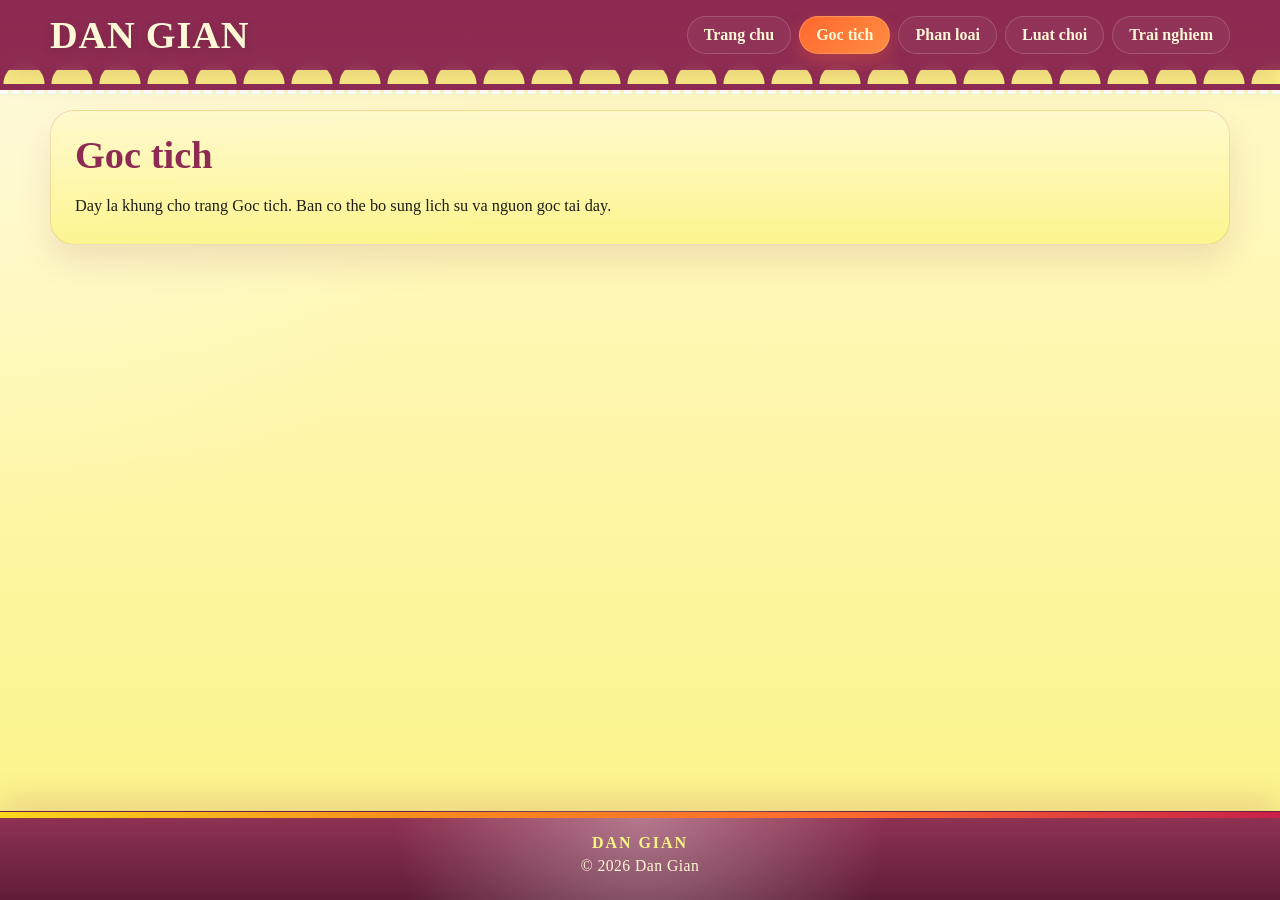
==== pages/goc-tich.html @ 77db43b5 "Update dan gian" ====
<!doctype html>
<html lang="vi">
  <head>
    <meta charset="UTF-8" />
    <meta name="viewport" content="width=device-width, initial-scale=1.0" />
    <title>Dan Gian - Goc tich</title>
    <link rel="stylesheet" href="../assets/css/style.css" />
  </head>
  <body>
    <header class="site-header">
      <div class="container">
        <h1>Dan Gian</h1>
        <nav class="site-nav">
          <a href="../index.html">Trang chu</a>
          <a href="goc-tich.html" class="active">Goc tich</a>
          <a href="phan-loai.html">Phan loai</a>
          <a href="luat-choi.html">Luat choi</a>
          <a href="trai-nghiem.html">Trai nghiem</a>
        </nav>
      </div>
    </header>

    <main class="container page-main">
      <section>
        <h2>Goc tich</h2>
        <p>Day la khung cho trang Goc tich. Ban co the bo sung lich su va nguon goc tai day.</p>
      </section>
    </main>

    <footer class="site-footer">
      <div class="container">
        <p>© 2026 Dan Gian</p>
      </div>
    </footer>

    <script src="../assets/js/main.js"></script>
  </body>
</html>
---- assets/css/style.css ----
:root {
  --cream: #fcf485;
  --cream-soft: #fff9cc;
  --orange: #ff692e;
  --orange-deep: #d84f18;
  --beetroot: #8d2b52;
  --chilli-paper: #c91f4b;
  --pumpkin: #f68b1e;
  --lemon: #f9d71c;
  --light-green: #c8e86a;
  --lemon-green: #a8d83d;
  --lettuce: #4caf50;
  --farm-green: #1d6b3a;
  --sky: #a9c4ea;
  --navy: #15208c;
  --text: #1f1d17;
  --border: rgba(141, 43, 82, 0.14);
  --shadow: 0 16px 34px rgba(141, 43, 82, 0.12);
  --font-title: "Bolero-esque Honora", Georgia, "Times New Roman", serif;
  --font-content: "Darley Sans Regular", "Darley Sans", "Segoe UI", Arial, sans-serif;
}

* {
  box-sizing: border-box;
}

html {
  min-height: 100%;
}

body {
  margin: 0;
  color: var(--text);
  font-family: Georgia, "Times New Roman", serif;
  min-height: 100vh;
  display: flex;
  flex-direction: column;
  background:
    radial-gradient(circle at top left, rgba(255, 255, 255, 0.4), transparent 34%),
    linear-gradient(180deg, var(--cream-soft) 0%, var(--cream) 100%);
  position: relative;
  isolation: isolate;
}

body::before {
  content: "";
  position: fixed;
  left: 0;
  right: 0;
  height: 90px;
  z-index: -1;
  background-image:
    radial-gradient(circle at 24px 84px, var(--cream) 20px, transparent 21px),
    linear-gradient(var(--beetroot), var(--beetroot));
  background-repeat: repeat-x, repeat-x;
  background-size: 48px 84px, 100% 100%;
  border-bottom: 4px dashed rgba(255, 255, 255, 0.94);
}

body::before {
  top: 0;
}

a {
  color: inherit;
  text-decoration: none;
}

img {
  max-width: 100%;
  display: block;
}

button,
input,
textarea,
select {
  font: inherit;
}

.container {
  width: min(1180px, calc(100% - 2rem));
  margin-inline: auto;
}

.site-header {
  position: sticky;
  top: 0;
  z-index: 10;
  background: linear-gradient(180deg, rgba(141, 43, 82, 0.98), rgba(141, 43, 82, 0.92));
  backdrop-filter: blur(10px);
  box-shadow: 0 10px 28px rgba(141, 43, 82, 0.18);
}

.site-header .container {
  display: flex;
  align-items: center;
  justify-content: space-between;
  gap: 1rem;
  padding: 1rem 0;
}

.site-header h1 {
  margin: 0;
  color: #fff7d5;
  font-size: clamp(1.7rem, 3vw, 2.65rem);
  line-height: 1;
  letter-spacing: 0.02em;
  text-transform: uppercase;
  text-shadow: 0 2px 8px rgba(0, 0, 0, 0.18);
}

.site-nav {
  display: flex;
  flex-wrap: wrap;
  justify-content: flex-end;
  gap: 0.5rem;
}

.site-nav a {
  padding: 0.55rem 1rem;
  border-radius: 999px;
  color: #fff7d5;
  border: 1px solid rgba(255, 247, 213, 0.18);
  background: rgba(255, 255, 255, 0.04);
  font-size: 1rem;
  font-weight: 700;
  transition: transform 0.2s ease, color 0.2s ease, background-color 0.2s ease, border-color 0.2s ease, box-shadow 0.2s ease;
}

.site-nav a:hover {
  color: #ffffff;
  border-color: rgba(255, 247, 213, 0.45);
  background: rgba(255, 255, 255, 0.1);
  transform: translateY(-1px);
}

.site-nav a.active {
  background: linear-gradient(135deg, var(--orange) 0%, #ff8c42 100%);
  color: #fff7d5;
  box-shadow: 0 8px 18px rgba(255, 105, 46, 0.28);
  border-color: rgba(255, 247, 213, 0.2);
}

.page-main {
  padding: 2.5rem 0 4rem;
  flex: 1 0 auto;
}

.hero,
section {
  background: linear-gradient(180deg, rgba(255, 249, 204, 0.96), rgba(252, 244, 133, 0.82));
  border: 1px solid var(--border);
  border-radius: 24px;
  padding: 1.5rem;
  box-shadow: var(--shadow);
}

.hero h2,
section h2 {
  margin-top: 0;
  margin-bottom: 0.75rem;
  color: var(--beetroot);
  font-size: clamp(1.8rem, 3vw, 2.6rem);
  line-height: 1.05;
}

.hero p,
section p {
  max-width: 68ch;
  margin-bottom: 0;
  font-size: 1.02rem;
  line-height: 1.7;
}

.hero {
  border-left: 10px solid var(--orange);
  background:
    linear-gradient(135deg, rgba(255, 105, 46, 0.14), transparent 35%),
    linear-gradient(180deg, rgba(255, 249, 204, 0.94), rgba(252, 244, 133, 0.82));
}

.hero::after {
  content: "";
  display: block;
  width: min(120px, 18vw);
  height: 10px;
  margin-top: 1rem;
  border-radius: 999px;
  background: linear-gradient(90deg, var(--lemon), var(--pumpkin), var(--lettuce), var(--farm-green));
}

.section-heading {
  margin-bottom: 1rem;
}

.rules-section h2,
.rule-modal__dialog h3 {
  font-family: var(--font-title);
}

.rules-section p,
.rule-modal__eyebrow,
.rule-modal__dialog p {
  font-family: var(--font-content);
}

.rules-section {
  overflow: visible;
  background: transparent;
  border: 0;
  box-shadow: none;
  padding: 0;
}

.rules-carousel {
  margin-top: 1rem;
  position: relative;
  width: 100%;
  overflow: hidden;
  padding-inline: 0.25rem;
}

.rules-carousel.swiper {
  overflow: visible;
}

.rules-carousel .swiper-button-lock {
  display: none !important;
}

.rules-carousel .swiper-wrapper {
  align-items: center;
  padding: 0.15rem 0 0.8rem;
}

.rules-carousel .swiper-slide {
  width: min(440px, 41vw);
  height: auto;
  display: flex;
  opacity: 0.45;
  transform: scale(0.9);
  transition: transform 0.35s ease, opacity 0.35s ease, filter 0.35s ease;
}

.rules-carousel .swiper-slide-active {
  z-index: 2;
  opacity: 1;
  transform: scale(1);
}

.rules-carousel .swiper-slide-active .rule-card {
  transform: scale(1.18);
  box-shadow: 0 28px 58px rgba(141, 43, 82, 0.14);
}

.rule-card {
  width: 100%;
  border: 0;
  border-radius: 28px;
  background: transparent;
  box-shadow: none;
  padding: 0;
  display: block;
  overflow: hidden;
  cursor: pointer;
  outline: none;
  transition: transform 0.35s ease, opacity 0.35s ease, filter 0.35s ease, box-shadow 0.35s ease;
}

.rule-card:focus-visible {
  box-shadow: 0 0 0 3px rgba(255, 105, 46, 0.35), 0 26px 52px rgba(141, 43, 82, 0.18);
}

.rule-image {
  width: 100%;
  height: 400px;
  object-fit: contain;
  background: transparent;
}

.rule-modal {
  position: fixed;
  inset: 0;
  display: grid;
  place-items: center;
  padding: 1rem;
  z-index: 50;
}

.rule-modal[hidden] {
  display: none;
}

.rule-modal__overlay {
  position: absolute;
  inset: 0;
  background: rgba(141, 43, 82, 0.38);
  backdrop-filter: blur(6px);
}

.rule-modal__dialog {
  position: relative;
  z-index: 1;
  width: auto;
  max-height: 92vh;
  overflow: visible;
  padding: 0;
  border: 0;
  background: transparent;
  box-shadow: none;
}

.rule-modal__eyebrow {
  margin: 0 0 0.5rem;
  color: var(--chilli-paper);
  font-weight: 700;
  letter-spacing: 0.08em;
  text-transform: uppercase;
  font-size: 0.8rem;
}

.rule-modal__dialog h3 {
  margin: 0 2.2rem 0.75rem 0;
  color: var(--beetroot);
  font-size: clamp(1.5rem, 3vw, 2rem);
}

.rule-modal__dialog p:last-child {
  margin-bottom: 0;
  line-height: 1.75;
  font-size: 1rem;
}

.rule-modal__media {
  margin: 0;
}

#rule-modal-image {
  display: block;
  max-width: min(92vw, 760px);
  max-height: 88vh;
  width: auto;
  height: auto;
  border-radius: 0;
  border: 0;
  box-shadow: none;
  object-fit: contain;
}

.rule-modal__fallback {
  margin-top: 0.9rem;
}

.rule-modal__eyebrow,
.rule-modal__dialog h3,
.rule-modal__fallback,
.rule-modal__close {
  display: none;
}

.rule-modal__close {
  position: absolute;
  top: 0.85rem;
  right: 0.85rem;
  width: 2.3rem;
  height: 2.3rem;
  border: 0;
  border-radius: 999px;
  background: linear-gradient(135deg, var(--beetroot), var(--chilli-paper));
  color: #fff7d5;
  font-size: 1.4rem;
  line-height: 1;
  cursor: pointer;
}

.site-footer {
  position: relative;
  overflow: hidden;
  margin-top: auto;
  border-top: 1px solid rgba(141, 43, 82, 0.12);
  padding: 1.35rem 0 1.55rem;
  background:
    radial-gradient(circle at top center, rgba(255, 255, 255, 0.35), transparent 38%),
    linear-gradient(180deg, rgba(141, 43, 82, 0.96), rgba(92, 25, 54, 0.98));
  color: #fff7d5;
  backdrop-filter: blur(10px);
  box-shadow: 0 -14px 30px rgba(141, 43, 82, 0.14);
}

.site-footer::before {
  content: "";
  position: absolute;
  inset: 0 0 auto;
  height: 6px;
  background: linear-gradient(90deg, var(--lemon), var(--pumpkin), var(--orange), var(--chilli-paper));
}

.site-footer .container {
  display: flex;
  flex-direction: column;
  align-items: center;
  gap: 0.35rem;
  text-align: center;
}

.site-footer p {
  margin: 0;
  font-size: 0.98rem;
  letter-spacing: 0.03em;
}

.site-footer p::before {
  content: "Dan Gian";
  display: block;
  margin-bottom: 0.35rem;
  font-size: 1rem;
  font-weight: 700;
  letter-spacing: 0.12em;
  text-transform: uppercase;
  color: var(--cream);
}

@keyframes modal-pop {
  from {
    transform: translateY(14px) scale(0.96);
    opacity: 0;
  }

  to {
    transform: translateY(0) scale(1);
    opacity: 1;
  }
}

@media (max-width: 640px) {
  .site-header .container {
    align-items: flex-start;
    flex-direction: column;
  }

  .site-nav {
    justify-content: flex-start;
  }

  .site-nav a {
    padding: 0.5rem 0.75rem;
  }

  .hero,
  section {
    border-radius: 20px;
    padding: 1.15rem;
  }

  .rules-carousel {
    padding-inline: 0;
  }

  .rules-carousel .swiper-slide {
    width: min(380px, 94vw);
  }

  .rules-carousel .swiper-slide-active .rule-card {
    transform: scale(1.12);
  }

  .rule-image {
    height: 350px;
  }

  .rules-carousel .swiper-slide:hover {
    transform: scale(0.95);
  }

  .rules-nav {
    width: 2.5rem;
    height: 2.5rem;
    font-size: 1.4rem;
  }

  .rules-nav--prev {
    left: 0.2rem;
  }

  .rules-nav--next {
    right: 0.2rem;
  }

  .rule-image {
    height: 210px;
  }

  .rule-modal__dialog {
    padding: 0;
    border-radius: 0;
  }

  .site-footer {
    padding: 1.15rem 0 1.25rem;
  }
}
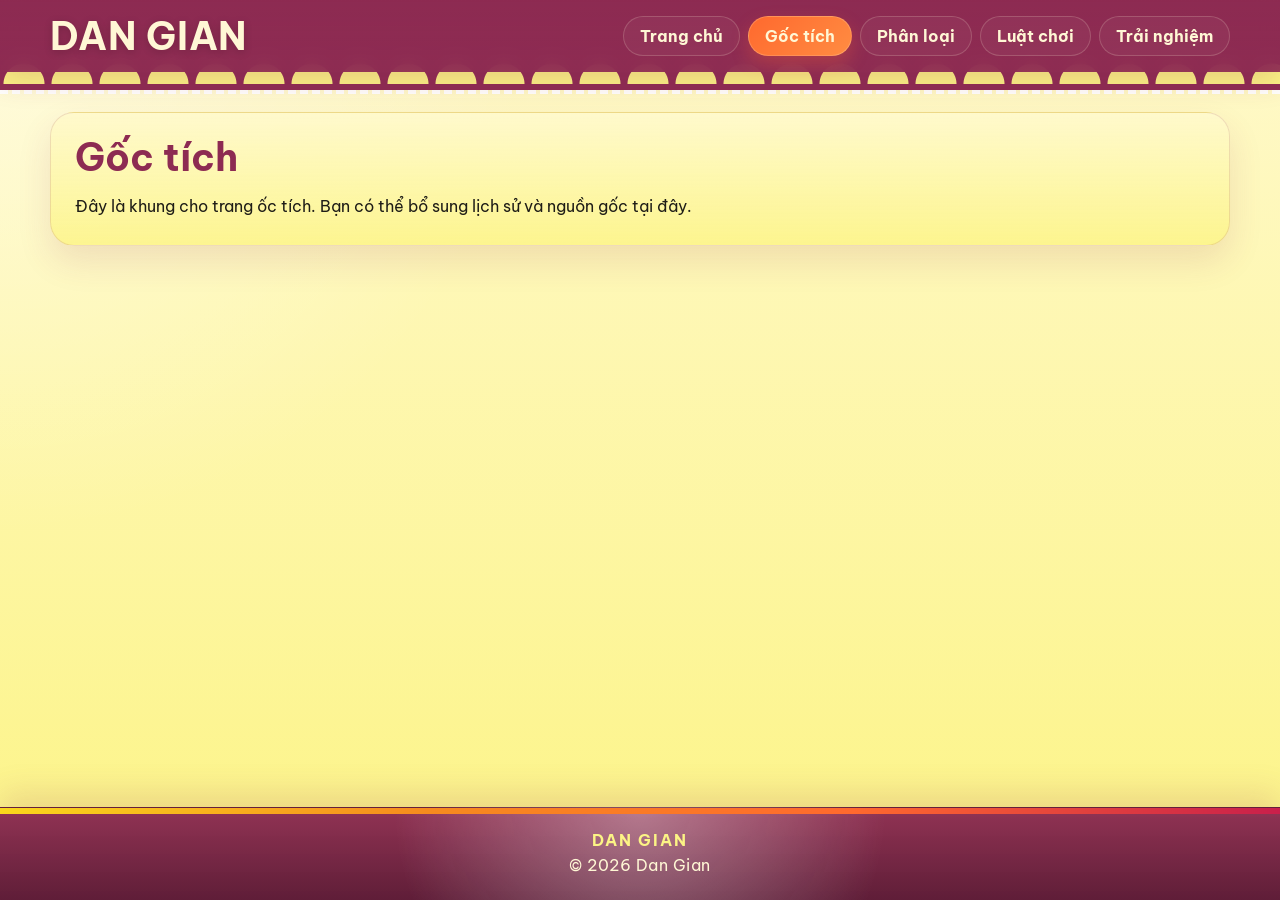
==== commit 3d006333: "sua loi khong hien pop up" ====
--- a/pages/goc-tich.html
+++ b/pages/goc-tich.html
@@ -11,19 +11,19 @@
       <div class="container">
         <h1>Dan Gian</h1>
         <nav class="site-nav">
-          <a href="../index.html">Trang chu</a>
-          <a href="goc-tich.html" class="active">Goc tich</a>
-          <a href="phan-loai.html">Phan loai</a>
-          <a href="luat-choi.html">Luat choi</a>
-          <a href="trai-nghiem.html">Trai nghiem</a>
+          <a href="../index.html">Trang chủ</a>
+          <a href="goc-tich.html" class="active">Gốc tích</a>
+          <a href="phan-loai.html">Phân loại</a>
+          <a href="luat-choi.html">Luật chơi</a>
+          <a href="trai-nghiem.html">Trải nghiệm</a>
         </nav>
       </div>
     </header>
 
     <main class="container page-main">
       <section>
-        <h2>Goc tich</h2>
-        <p>Day la khung cho trang Goc tich. Ban co the bo sung lich su va nguon goc tai day.</p>
+        <h2>Gốc tích</h2>
+        <p>Đây là khung cho trang ốc tích. Bạn có thể bổ sung lịch sử và nguồn gốc tại đây.</p>
       </section>
     </main>
 
--- a/assets/css/style.css
+++ b/assets/css/style.css
@@ -1,3 +1,5 @@
+@import url("https://fonts.googleapis.com/css2?family=Be+Vietnam+Pro:wght@400;500;600;700&family=Noto+Serif:wght@600;700&display=swap");
+
 :root {
   --cream: #fcf485;
   --cream-soft: #fff9cc;
@@ -16,8 +18,8 @@
   --text: #1f1d17;
   --border: rgba(141, 43, 82, 0.14);
   --shadow: 0 16px 34px rgba(141, 43, 82, 0.12);
-  --font-title: "Bolero-esque Honora", Georgia, "Times New Roman", serif;
-  --font-content: "Darley Sans Regular", "Darley Sans", "Segoe UI", Arial, sans-serif;
+  --font-title: "Noto Serif", "Times New Roman", serif;
+  --font-content: "Be Vietnam Pro", "Segoe UI", Arial, sans-serif;
 }
 
 * {
@@ -31,7 +33,7 @@
 body {
   margin: 0;
   color: var(--text);
-  font-family: Georgia, "Times New Roman", serif;
+  font-family: var(--font-content);
   min-height: 100vh;
   display: flex;
   flex-direction: column;
@@ -295,8 +297,8 @@
 .rule-modal__overlay {
   position: absolute;
   inset: 0;
-  background: rgba(141, 43, 82, 0.38);
-  backdrop-filter: blur(6px);
+  background: rgba(0, 0, 0, 0.38);
+  backdrop-filter: blur(2px);
 }
 
 .rule-modal__dialog {
@@ -346,6 +348,15 @@
   border: 0;
   box-shadow: none;
   object-fit: contain;
+  opacity: 0;
+  transform: scale(0.985);
+  transition: opacity 0.18s ease, transform 0.18s ease;
+  will-change: opacity, transform;
+}
+
+#rule-modal-image.is-ready {
+  opacity: 1;
+  transform: scale(1);
 }
 
 .rule-modal__fallback {
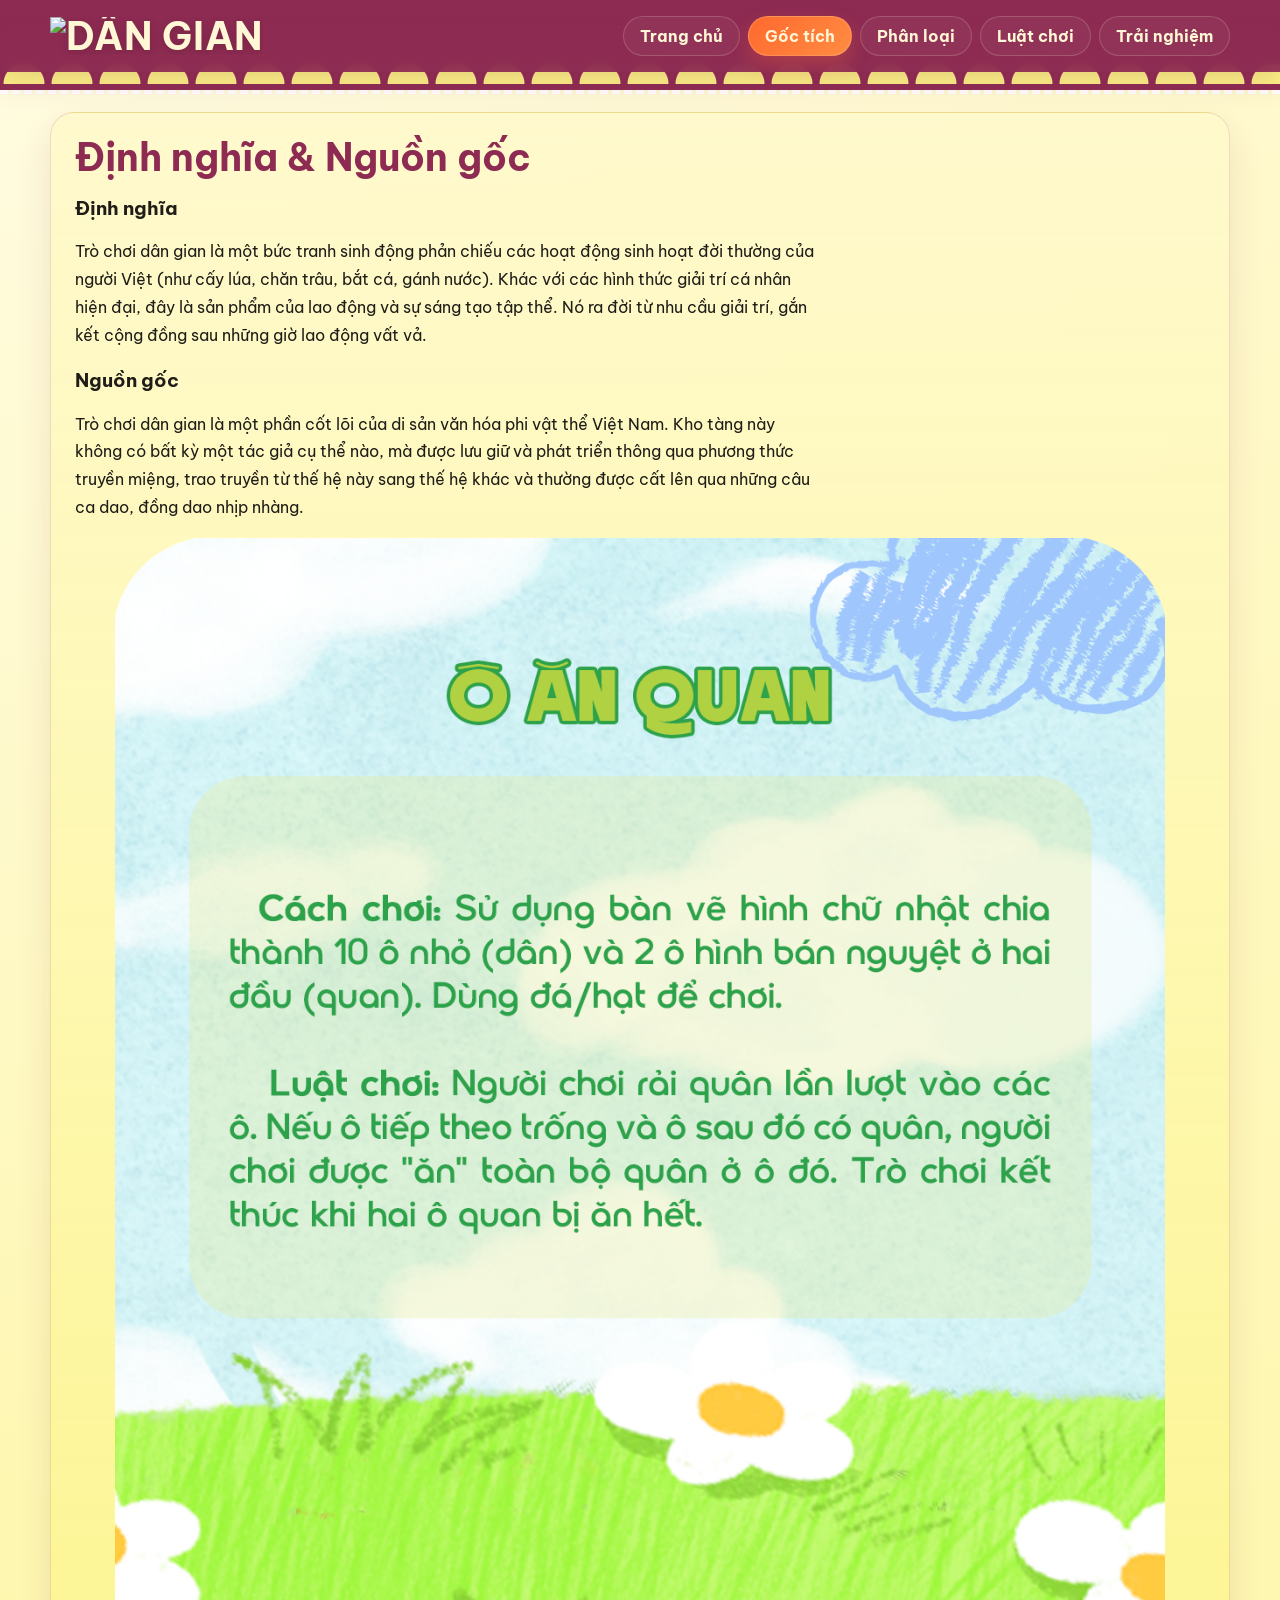
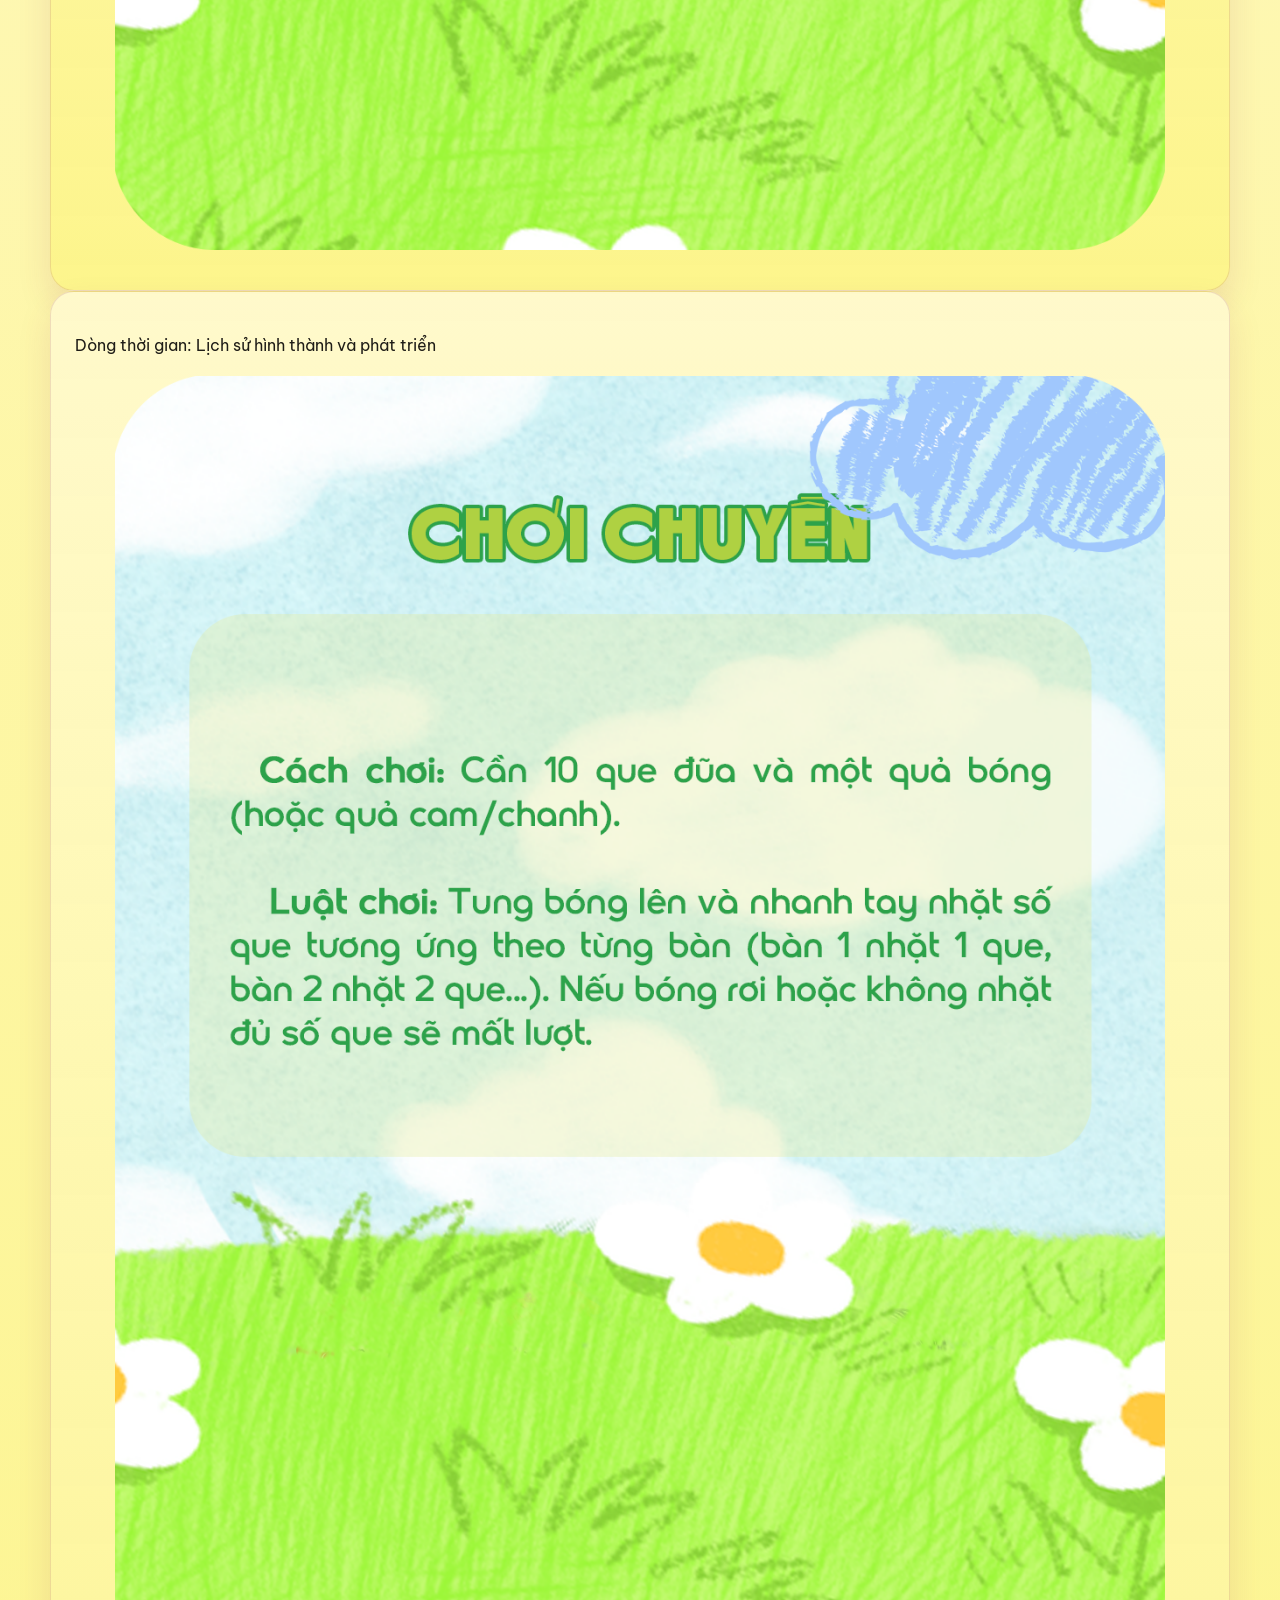
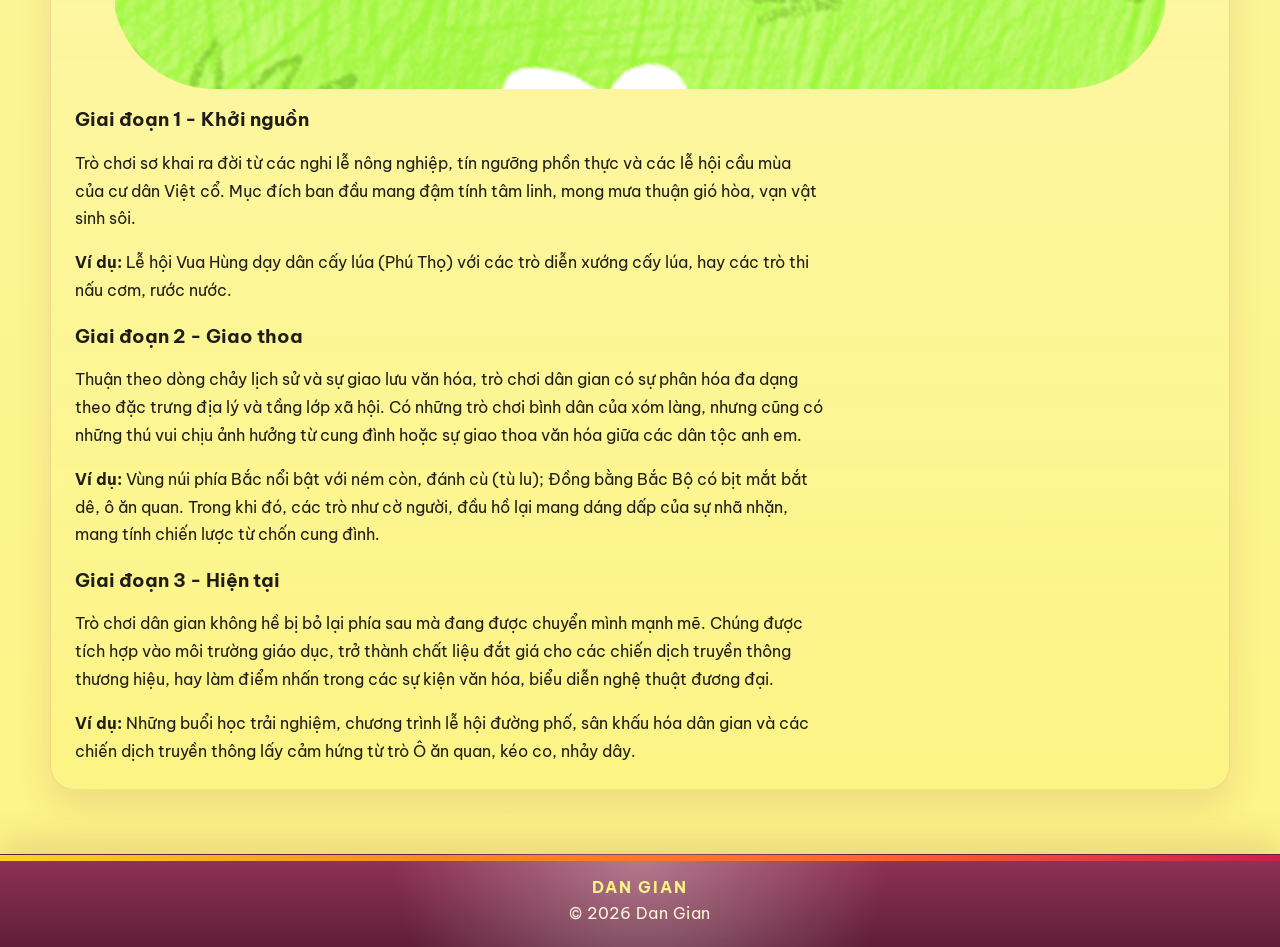
==== commit 6690054b: "update logo" ====
--- a/pages/goc-tich.html
+++ b/pages/goc-tich.html
@@ -3,14 +3,15 @@
   <head>
     <meta charset="UTF-8" />
     <meta name="viewport" content="width=device-width, initial-scale=1.0" />
-    <title>Dan Gian - Goc tich</title>
-    <link rel="stylesheet" href="../assets/css/style.css" />
+    <link rel="icon" type="image/png" href="../typo web.png" />
+    <title>Dan Gian - Gốc tích</title>
+    <link rel="stylesheet" href="../assets/css/style.css?v=20260407-61" />
   </head>
   <body>
     <header class="site-header">
       <div class="container">
-        <h1>Dan Gian</h1>
-        <nav class="site-nav">
+        <h1><a href="../index.html" aria-label="Về trang chủ"><img class="site-logo" src="../typo web.png" alt="Dân gian" /></a></h1>
+        <nav class="site-nav" aria-label="Điều hướng chính">
           <a href="../index.html">Trang chủ</a>
           <a href="goc-tich.html" class="active">Gốc tích</a>
           <a href="phan-loai.html">Phân loại</a>
@@ -20,10 +21,98 @@
       </div>
     </header>
 
-    <main class="container page-main">
-      <section>
-        <h2>Gốc tích</h2>
-        <p>Đây là khung cho trang ốc tích. Bạn có thể bổ sung lịch sử và nguồn gốc tại đây.</p>
+    <main class="container page-main folk-page">
+      <section class="folk-hero folk-hero--origin">
+        <div class="folk-hero__copy">
+          <h2 class="folk-brand-title">Định nghĩa &amp; Nguồn gốc</h2>
+
+          <div class="folk-copy-card">
+            <h3 class="folk-copy-card__title">Định nghĩa</h3>
+            <p>
+              Trò chơi dân gian là một bức tranh sinh động phản chiếu các hoạt động sinh hoạt đời thường của người Việt
+              (như cấy lúa, chăn trâu, bắt cá, gánh nước). Khác với các hình thức giải trí cá nhân hiện đại, đây là
+              sản phẩm của lao động và sự sáng tạo tập thể. Nó ra đời từ nhu cầu giải trí, gắn kết cộng đồng sau những
+              giờ lao động vất vả.
+            </p>
+          </div>
+
+          <div class="folk-copy-card folk-copy-card--origin">
+            <h3 class="folk-copy-card__title">Nguồn gốc</h3>
+            <p>
+              Trò chơi dân gian là một phần cốt lõi của di sản văn hóa phi vật thể Việt Nam. Kho tàng này không có bất
+              kỳ một tác giả cụ thể nào, mà được lưu giữ và phát triển thông qua phương thức truyền miệng, trao truyền
+              từ thế hệ này sang thế hệ khác và thường được cất lên qua những câu ca dao, đồng dao nhịp nhàng.
+            </p>
+          </div>
+
+        </div>
+
+        <div class="folk-hero__media">
+          <figure class="folk-media-card">
+            <img
+              class="folk-media-card__image"
+              src="../assets/images/mat-sau/o-an-quan.png"
+              alt="Minh họa trò Ô ăn quan"
+              loading="eager"
+            />
+          </figure>
+        </div>
+      </section>
+
+      <section class="timeline-section" aria-labelledby="timeline-title">
+        <div class="section-heading">
+          <p class="section-kicker">Dòng thời gian: Lịch sử hình thành và phát triển</p>
+        </div>
+
+        <div class="folk-timeline">
+          <div class="folk-timeline__rail" aria-hidden="true"></div>
+
+          <figure class="folk-timeline__center" aria-hidden="true">
+            <div class="folk-timeline__orb">
+              <div class="folk-timeline__orb-ring"></div>
+              <img src="../assets/images/mat-sau/choi-chuyen.png" alt="" />
+            </div>
+          </figure>
+
+          <article class="timeline-card timeline-card--left">
+            <h3 class="timeline-card__title">Giai đoạn 1 - Khởi nguồn</h3>
+            <p>
+              Trò chơi sơ khai ra đời từ các nghi lễ nông nghiệp, tín ngưỡng phồn thực và các lễ hội cầu mùa của cư dân
+              Việt cổ. Mục đích ban đầu mang đậm tính tâm linh, mong mưa thuận gió hòa, vạn vật sinh sôi.
+            </p>
+            <p class="timeline-card__example">
+              <strong>Ví dụ:</strong> Lễ hội Vua Hùng dạy dân cấy lúa (Phú Thọ) với các trò diễn xướng cấy lúa, hay các
+              trò thi nấu cơm, rước nước.
+            </p>
+          </article>
+
+          <article class="timeline-card timeline-card--right">
+            <h3 class="timeline-card__title">Giai đoạn 2 - Giao thoa</h3>
+            <p>
+              Thuận theo dòng chảy lịch sử và sự giao lưu văn hóa, trò chơi dân gian có sự phân hóa đa dạng theo đặc
+              trưng địa lý và tầng lớp xã hội. Có những trò chơi bình dân của xóm làng, nhưng cũng có những thú vui
+              chịu ảnh hưởng từ cung đình hoặc sự giao thoa văn hóa giữa các dân tộc anh em.
+            </p>
+            <p class="timeline-card__example">
+              <strong>Ví dụ:</strong> Vùng núi phía Bắc nổi bật với ném còn, đánh cù (tù lu); Đồng bằng Bắc Bộ có bịt mắt
+              bắt dê, ô ăn quan. Trong khi đó, các trò như cờ người, đầu hồ lại mang dáng dấp của sự nhã nhặn, mang tính
+              chiến lược từ chốn cung đình.
+            </p>
+          </article>
+
+          <article class="timeline-card timeline-card--left timeline-card--final">
+            <h3 class="timeline-card__title">Giai đoạn 3 - Hiện tại</h3>
+            <p>
+              Trò chơi dân gian không hề bị bỏ lại phía sau mà đang được chuyển mình mạnh mẽ. Chúng được tích hợp vào
+              môi trường giáo dục, trở thành chất liệu đắt giá cho các chiến dịch truyền thông thương hiệu, hay làm
+              điểm nhấn trong các sự kiện văn hóa, biểu diễn nghệ thuật đương đại.
+            </p>
+            <p class="timeline-card__example">
+              <strong>Ví dụ:</strong> Những buổi học trải nghiệm, chương trình lễ hội đường phố, sân khấu hóa dân gian
+              và các chiến dịch truyền thông lấy cảm hứng từ trò Ô ăn quan, kéo co, nhảy dây.
+            </p>
+          </article>
+        </div>
       </section>
     </main>
 
@@ -33,6 +122,6 @@
       </div>
     </footer>
 
-    <script src="../assets/js/main.js"></script>
+    <script src="../assets/js/main.js?v=20260407-03"></script>
   </body>
 </html>
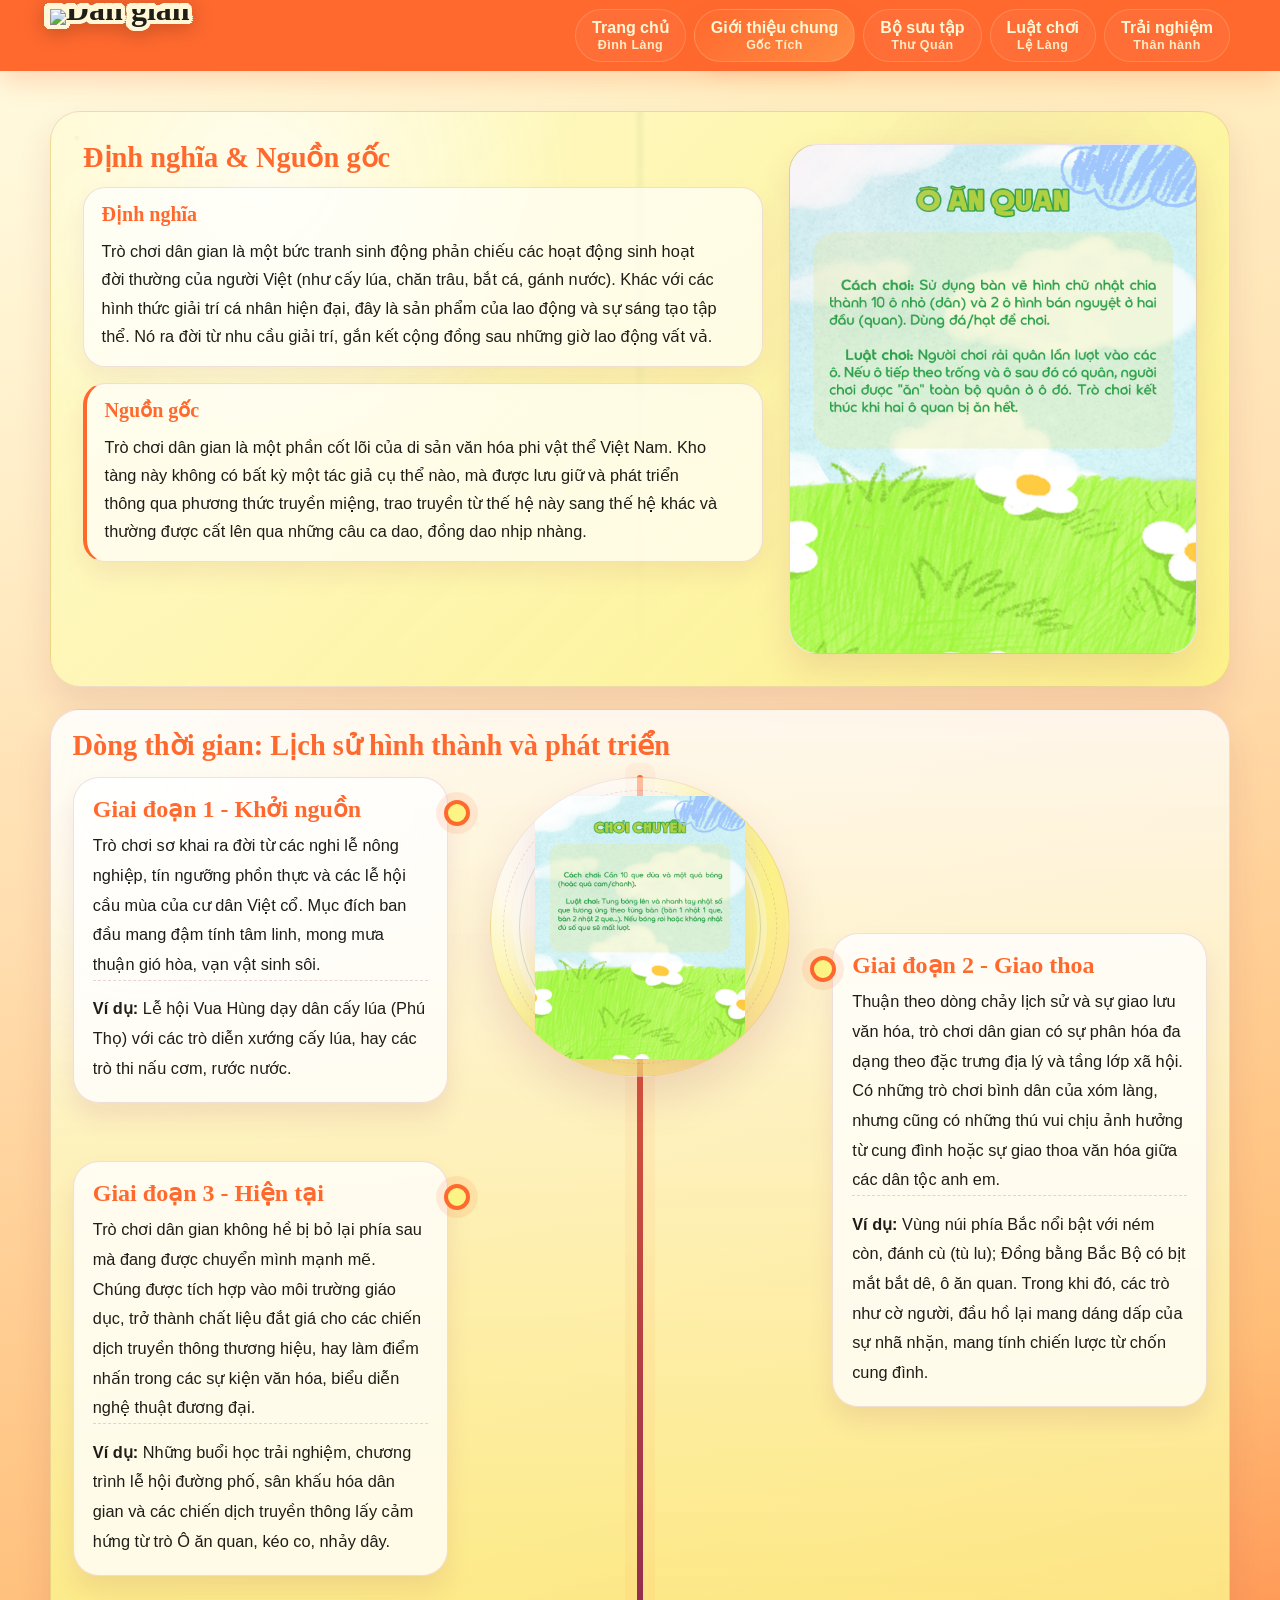
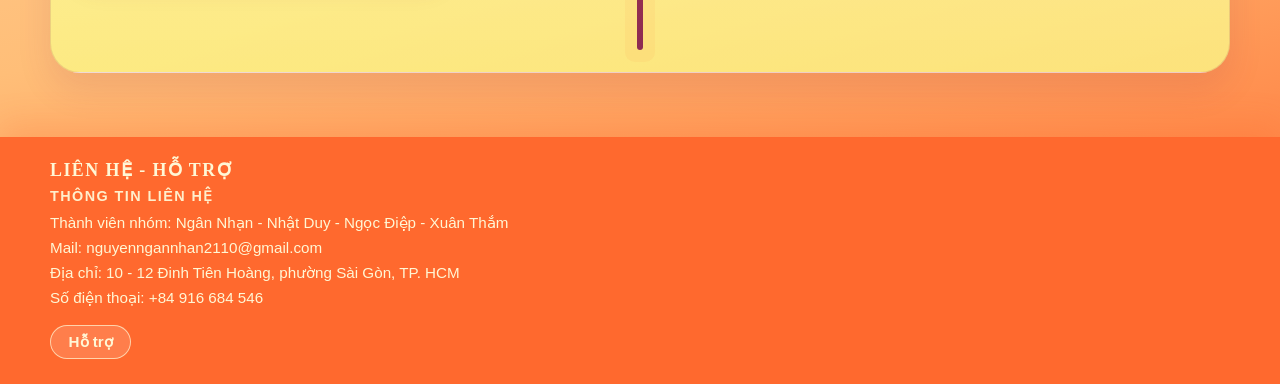
==== commit 670997bd: "update lon" ====
--- a/pages/goc-tich.html
+++ b/pages/goc-tich.html
@@ -12,11 +12,11 @@
       <div class="container">
         <h1><a href="../index.html" aria-label="Về trang chủ"><img class="site-logo" src="../typo web.png" alt="Dân gian" /></a></h1>
         <nav class="site-nav" aria-label="Điều hướng chính">
-          <a href="../index.html">Trang chủ</a>
-          <a href="goc-tich.html" class="active">Gốc tích</a>
-          <a href="phan-loai.html">Phân loại</a>
-          <a href="luat-choi.html">Luật chơi</a>
-          <a href="trai-nghiem.html">Trải nghiệm</a>
+          <a href="../index.html">Trang chủ<br /><small>Đình Làng</small></a>
+          <a href="goc-tich.html" class="active">Giới thiệu chung<br /><small>Gốc Tích</small></a>
+          <a href="phan-loai.html">Bộ sưu tập<br /><small>Thư Quán</small></a>
+          <a href="luat-choi.html">Luật chơi<br /><small>Lệ Làng</small></a>
+          <a href="trai-nghiem.html">Trải nghiệm<br /><small>Thân hành</small></a>
         </nav>
       </div>
     </header>
@@ -118,10 +118,42 @@
 
     <footer class="site-footer">
       <div class="container">
-        <p>© 2026 Dan Gian</p>
+        <h3>LIÊN HỆ - HỖ TRỢ</h3>
+        <p class="site-footer__label">THÔNG TIN LIÊN HỆ</p>
+        <ul class="site-footer__list">
+          <li>Thành viên nhóm: Ngân Nhạn - Nhật Duy - Ngọc Điệp - Xuân Thắm</li>
+          <li>Mail: nguyenngannhan2110@gmail.com</li>
+          <li>Địa chỉ: 10 - 12 Đinh Tiên Hoàng, phường Sài Gòn, TP. HCM</li>
+          <li>Số điện thoại: +84 916 684 546</li>
+        </ul>
+        <button type="button" class="site-footer__support-btn" data-support-open>Hỗ trợ</button>
       </div>
     </footer>
 
-    <script src="../assets/js/main.js?v=20260407-03"></script>
+    <div class="support-modal" data-support-modal hidden>
+      <div class="support-modal__dialog" role="dialog" aria-modal="true" aria-labelledby="support-modal-title">
+        <button type="button" class="support-modal__close" aria-label="Đóng" data-support-close>&times;</button>
+        <h3 id="support-modal-title">HỖ TRỢ</h3>
+        <p>Trong trường hợp cần được hỗ trợ hoặc muốn đóng góp cho dự án, mời bạn điền các thông tin dưới đây để được hỗ trợ trong thời gian sớm nhất. Nhóm xin chân thành cảm ơn bạn!</p>
+        <form class="support-modal__form" data-support-form>
+          <label for="support-name">Họ tên:</label>
+          <input id="support-name" name="name" type="text" required />
+
+          <label for="support-phone">Số điện thoại:</label>
+          <input id="support-phone" name="phone" type="tel" required />
+
+          <label for="support-email">Email:</label>
+          <input id="support-email" name="email" type="email" required />
+
+          <label for="support-message">Hãy để lại lời nhắn cho chúng mình:</label>
+          <textarea id="support-message" name="message" rows="4" required></textarea>
+
+          <button type="submit" class="support-modal__submit">Gửi</button>
+          <p class="support-modal__success" data-support-success hidden>Gửi thông tin thành công. Cảm ơn bạn đã liên hệ!</p>
+        </form>
+      </div>
+    </div>
+
+    <script src="../assets/js/main.js?v=20260407-10"></script>
   </body>
 </html>
--- a/assets/css/style.css
+++ b/assets/css/style.css
@@ -1,5 +1,3 @@
-@import url("https://fonts.googleapis.com/css2?family=Be+Vietnam+Pro:wght@400;500;600;700&family=Noto+Serif:wght@600;700&display=swap");
-
 :root {
   --cream: #fcf485;
   --cream-soft: #fff9cc;
@@ -18,8 +16,25 @@
   --text: #1f1d17;
   --border: rgba(141, 43, 82, 0.14);
   --shadow: 0 16px 34px rgba(141, 43, 82, 0.12);
-  --font-title: "Noto Serif", "Times New Roman", serif;
-  --font-content: "Be Vietnam Pro", "Segoe UI", Arial, sans-serif;
+  --font-title: "HonoraBold", "Playfair Display", serif;
+  --font-display: "HonoraBold", "Playfair Display", serif;
+  --font-content: "DarleySans", Arial, sans-serif;
+}
+
+@font-face {
+  font-family: "HonoraBold";
+  src: url("../../fonts/Boleroesque-Honora-by-Josh-Manh-Nguyen.otf") format("opentype");
+  font-weight: 400 900;
+  font-style: normal;
+  font-display: swap;
+}
+
+@font-face {
+  font-family: "DarleySans";
+  src: url("../../fonts/DarleySans-Regular.otf") format("opentype");
+  font-weight: 400;
+  font-style: normal;
+  font-display: swap;
 }
 
 * {
@@ -38,29 +53,10 @@
   display: flex;
   flex-direction: column;
   background:
-    radial-gradient(circle at top left, rgba(255, 255, 255, 0.4), transparent 34%),
-    linear-gradient(180deg, var(--cream-soft) 0%, var(--cream) 100%);
+    radial-gradient(circle at top left, rgba(255, 255, 255, 0.42), transparent 34%),
+    linear-gradient(165deg, var(--cream-soft) 0%, #ffe0b3 38%, #ffbe78 72%, var(--orange) 100%);
   position: relative;
   isolation: isolate;
-}
-
-body::before {
-  content: "";
-  position: fixed;
-  left: 0;
-  right: 0;
-  height: 90px;
-  z-index: -1;
-  background-image:
-    radial-gradient(circle at 24px 84px, var(--cream) 20px, transparent 21px),
-    linear-gradient(var(--beetroot), var(--beetroot));
-  background-repeat: repeat-x, repeat-x;
-  background-size: 48px 84px, 100% 100%;
-  border-bottom: 4px dashed rgba(255, 255, 255, 0.94);
-}
-
-body::before {
-  top: 0;
 }
 
 a {
@@ -80,18 +76,29 @@
   font: inherit;
 }
 
+h1,
+h2,
+h3 {
+  font-family: var(--font-title);
+}
+
+p,
+span,
+li {
+  font-family: var(--font-content);
+}
+
 .container {
   width: min(1180px, calc(100% - 2rem));
   margin-inline: auto;
 }
 
 .site-header {
-  position: sticky;
-  top: 0;
+  position: relative;
   z-index: 10;
-  background: linear-gradient(180deg, rgba(141, 43, 82, 0.98), rgba(141, 43, 82, 0.92));
+  background: #ff692e;
   backdrop-filter: blur(10px);
-  box-shadow: 0 10px 28px rgba(141, 43, 82, 0.18);
+  box-shadow: 0 10px 28px rgba(255, 105, 46, 0.24);
 }
 
 .site-header .container {
@@ -99,17 +106,47 @@
   align-items: center;
   justify-content: space-between;
   gap: 1rem;
-  padding: 1rem 0;
+  padding: 0.55rem 0;
 }
 
 .site-header h1 {
   margin: 0;
-  color: #fff7d5;
-  font-size: clamp(1.7rem, 3vw, 2.65rem);
-  line-height: 1;
-  letter-spacing: 0.02em;
-  text-transform: uppercase;
-  text-shadow: 0 2px 8px rgba(0, 0, 0, 0.18);
+  line-height: 0;
+}
+
+.site-header h1 a {
+  display: block;
+}
+
+.site-logo {
+  display: block;
+  width: auto;
+  height: clamp(34px, 4.8vw, 52px);
+  filter:
+    drop-shadow(2px 0 0 #fff7d5)
+    drop-shadow(-2px 0 0 #fff7d5)
+    drop-shadow(0 2px 0 #fff7d5)
+    drop-shadow(0 -2px 0 #fff7d5)
+    drop-shadow(1.5px 1.5px 0 #fff7d5)
+    drop-shadow(-1.5px 1.5px 0 #fff7d5)
+    drop-shadow(1.5px -1.5px 0 #fff7d5)
+    drop-shadow(-1.5px -1.5px 0 #fff7d5)
+    drop-shadow(0 3px 10px rgba(0, 0, 0, 0.24));
+  transition: transform 0.2s ease, filter 0.2s ease;
+}
+
+.site-header h1:hover .site-logo {
+  transform: translateY(-1px) scale(1.02);
+  filter:
+    drop-shadow(2px 0 0 #ffffff)
+    drop-shadow(-2px 0 0 #ffffff)
+    drop-shadow(0 2px 0 #ffffff)
+    drop-shadow(0 -2px 0 #ffffff)
+    drop-shadow(1.5px 1.5px 0 #ffffff)
+    drop-shadow(-1.5px 1.5px 0 #ffffff)
+    drop-shadow(1.5px -1.5px 0 #ffffff)
+    drop-shadow(-1.5px -1.5px 0 #ffffff)
+    drop-shadow(0 4px 12px rgba(0, 0, 0, 0.28));
 }
 
 .site-nav {
@@ -127,7 +164,18 @@
   background: rgba(255, 255, 255, 0.04);
   font-size: 1rem;
   font-weight: 700;
+  line-height: 1.1;
+  text-align: center;
   transition: transform 0.2s ease, color 0.2s ease, background-color 0.2s ease, border-color 0.2s ease, box-shadow 0.2s ease;
+}
+
+.site-nav a small {
+  display: block;
+  margin-top: 0.15rem;
+  font-size: 0.78rem;
+  font-weight: 600;
+  letter-spacing: 0.04em;
+  opacity: 0.92;
 }
 
 .site-nav a:hover {
@@ -162,7 +210,8 @@
 section h2 {
   margin-top: 0;
   margin-bottom: 0.75rem;
-  color: var(--beetroot);
+  color: #ff692e;
+  font-family: var(--font-display);
   font-size: clamp(1.8rem, 3vw, 2.6rem);
   line-height: 1.05;
 }
@@ -324,7 +373,7 @@
 
 .rule-modal__dialog h3 {
   margin: 0 2.2rem 0.75rem 0;
-  color: var(--beetroot);
+  color: #ff692e;
   font-size: clamp(1.5rem, 3vw, 2rem);
 }
 
@@ -336,27 +385,48 @@
 
 .rule-modal__media {
   margin: 0;
-}
-
-#rule-modal-image {
+  perspective: 1300px;
+}
+
+.rule-flip {
+  position: relative;
+  max-width: min(92vw, 760px);
+  width: min(92vw, 760px);
+  aspect-ratio: 3 / 4;
+  max-height: 88vh;
+}
+
+.rule-flip__inner {
+  position: relative;
+  width: 100%;
+  height: 100%;
+  transform-style: preserve-3d;
+  transition: transform 0.72s cubic-bezier(0.22, 1, 0.36, 1);
+  will-change: transform;
+}
+
+.rule-flip.is-flipped .rule-flip__inner {
+  transform: rotateY(180deg);
+}
+
+.rule-flip__face {
+  position: absolute;
+  inset: 0;
+  backface-visibility: hidden;
+}
+
+.rule-flip__face--back {
+  transform: rotateY(180deg);
+}
+
+.rule-flip__face img {
   display: block;
-  max-width: min(92vw, 760px);
-  max-height: 88vh;
-  width: auto;
-  height: auto;
+  width: 100%;
+  height: 100%;
   border-radius: 0;
   border: 0;
   box-shadow: none;
   object-fit: contain;
-  opacity: 0;
-  transform: scale(0.985);
-  transition: opacity 0.18s ease, transform 0.18s ease;
-  will-change: opacity, transform;
-}
-
-#rule-modal-image.is-ready {
-  opacity: 1;
-  transform: scale(1);
 }
 
 .rule-modal__fallback {
@@ -389,14 +459,12 @@
   position: relative;
   overflow: hidden;
   margin-top: auto;
-  border-top: 1px solid rgba(141, 43, 82, 0.12);
+  border-top: 1px solid rgba(255, 105, 46, 0.5);
   padding: 1.35rem 0 1.55rem;
-  background:
-    radial-gradient(circle at top center, rgba(255, 255, 255, 0.35), transparent 38%),
-    linear-gradient(180deg, rgba(141, 43, 82, 0.96), rgba(92, 25, 54, 0.98));
+  background: #ff692e;
   color: #fff7d5;
   backdrop-filter: blur(10px);
-  box-shadow: 0 -14px 30px rgba(141, 43, 82, 0.14);
+  box-shadow: 0 -14px 30px rgba(255, 105, 46, 0.2);
 }
 
 .site-footer::before {
@@ -404,32 +472,1009 @@
   position: absolute;
   inset: 0 0 auto;
   height: 6px;
-  background: linear-gradient(90deg, var(--lemon), var(--pumpkin), var(--orange), var(--chilli-paper));
+  background: #ff692e;
 }
 
 .site-footer .container {
   display: flex;
   flex-direction: column;
+  align-items: flex-start;
+  gap: 0.4rem;
+  text-align: left;
+}
+
+.site-footer h3 {
+  margin: 0;
+  font-size: 1.12rem;
+  letter-spacing: 0.08em;
+  text-transform: uppercase;
+  color: #fff7d5;
+}
+
+.site-footer__label {
+  margin: 0;
+  font-size: 0.9rem;
+  font-weight: 700;
+  letter-spacing: 0.1em;
+  text-transform: uppercase;
+  color: rgba(255, 247, 213, 0.95);
+}
+
+.site-footer__list {
+  margin: 0.2rem 0 0;
+  padding: 0;
+  list-style: none;
+  display: grid;
+  gap: 0.28rem;
+}
+
+.site-footer__list li {
+  margin: 0;
+  font-size: 0.95rem;
+  line-height: 1.35;
+}
+
+.site-footer__support-btn {
+  margin-top: 0.6rem;
+  border: 1px solid rgba(255, 247, 213, 0.7);
+  border-radius: 999px;
+  background: rgba(255, 255, 255, 0.14);
+  color: #fff7d5;
+  padding: 0.45rem 1.1rem;
+  font-size: 0.95rem;
+  font-weight: 700;
+  cursor: pointer;
+  transition: transform 0.2s ease, background-color 0.2s ease, box-shadow 0.2s ease;
+}
+
+.site-footer__support-btn:hover {
+  transform: translateY(-1px);
+  background: rgba(255, 255, 255, 0.24);
+  box-shadow: 0 10px 18px rgba(141, 43, 82, 0.14);
+}
+
+.support-modal {
+  position: fixed;
+  inset: 0;
+  z-index: 60;
+  display: grid;
+  place-items: center;
+  padding: 1rem;
+  background: rgba(21, 32, 140, 0.45);
+}
+
+.support-modal[hidden] {
+  display: none !important;
+}
+
+.support-modal__dialog {
+  width: min(100%, 620px);
+  border-radius: 18px;
+  border: 1px solid rgba(141, 43, 82, 0.24);
+  background: linear-gradient(180deg, rgba(255, 249, 204, 0.98), rgba(252, 244, 133, 0.95));
+  box-shadow: 0 20px 44px rgba(21, 32, 140, 0.25);
+  padding: 1.1rem 1.1rem 1.2rem;
+  position: relative;
+}
+
+.support-modal__close {
+  position: absolute;
+  top: 0.7rem;
+  right: 0.7rem;
+  z-index: 2;
+  border: 0;
+  width: 2rem;
+  height: 2rem;
+  border-radius: 999px;
+  background: rgba(141, 43, 82, 0.12);
+  color: var(--beetroot);
+  font-size: 1.2rem;
+  line-height: 1;
+  cursor: pointer;
+}
+
+.support-modal__dialog h3 {
+  margin: 0;
+  color: var(--beetroot);
+  font-size: 1.2rem;
+}
+
+.support-modal__dialog p {
+  margin: 0.55rem 0 0.9rem;
+  font-size: 0.95rem;
+  line-height: 1.45;
+  color: var(--text);
+}
+
+.support-modal__form {
+  display: grid;
+  gap: 0.45rem;
+}
+
+.support-modal__form label {
+  font-weight: 700;
+  color: var(--beetroot);
+}
+
+.support-modal__form input,
+.support-modal__form textarea {
+  width: 100%;
+  border: 1px solid rgba(141, 43, 82, 0.28);
+  border-radius: 10px;
+  padding: 0.55rem 0.65rem;
+  font: inherit;
+  color: var(--text);
+  background: rgba(255, 255, 255, 0.85);
+}
+
+.support-modal__submit {
+  margin-top: 0.35rem;
+  justify-self: start;
+  border: 0;
+  border-radius: 999px;
+  background: #ff692e;
+  color: #fff7d5;
+  font-weight: 700;
+  padding: 0.5rem 1.1rem;
+  cursor: pointer;
+}
+
+.support-modal__success {
+  margin: 0.35rem 0 0;
+  color: #167c3a;
+  font-weight: 700;
+}
+
+.rps-section {
+  position: relative;
+  overflow: hidden;
+}
+
+.rps-heading h2 {
+  margin-bottom: 0.4rem;
+}
+
+.rps-heading p {
+  margin-top: 0;
+  margin-bottom: 1rem;
+  max-width: none;
+  white-space: nowrap;
+}
+
+.rps-scoreboard {
+  display: grid;
+  grid-template-columns: repeat(3, minmax(0, 1fr));
+  gap: 0.75rem;
+  margin-bottom: 1.2rem;
+}
+
+.score-item {
+  border: 1px solid rgba(141, 43, 82, 0.2);
+  border-radius: 16px;
+  background: rgba(255, 255, 255, 0.66);
+  padding: 0.7rem 0.9rem;
+  text-align: center;
+}
+
+.score-item span {
+  display: block;
+  font-size: 0.9rem;
+  font-weight: 600;
+  color: var(--beetroot);
+}
+
+.score-item strong {
+  display: block;
+  margin-top: 0.3rem;
+  font-size: 1.5rem;
+  color: var(--text);
+}
+
+.rps-table {
+  display: grid;
+  grid-template-columns: minmax(0, 1.35fr) minmax(0, 1fr);
+  gap: 1rem;
+  align-items: stretch;
+}
+
+.rps-player-panel h3,
+.rps-arena .duel-label {
+  margin-top: 0;
+  margin-bottom: 0.8rem;
+  color: #ff692e;
+  font-size: 1.15rem;
+}
+
+.card-hand {
+  display: grid;
+  grid-template-columns: repeat(3, minmax(82px, 110px));
+  justify-content: center;
+  gap: 0.7rem;
+}
+
+.choice-card {
+  position: relative;
+  border: 2px solid transparent;
+  border-radius: 14px;
+  padding: 0;
+  cursor: pointer;
+  overflow: hidden;
+  background: rgba(255, 255, 255, 0.72);
+  box-shadow: 0 10px 24px rgba(141, 43, 82, 0.1);
+  transition: transform 0.2s ease, box-shadow 0.2s ease, border-color 0.2s ease;
+}
+
+.choice-label {
+  position: absolute;
+  left: 0.6rem;
+  bottom: 0.55rem;
+  padding: 0.18rem 0.55rem;
+  border-radius: 999px;
+  background: rgba(21, 32, 140, 0.86);
+  color: #fff7d5;
+  font-size: 0.82rem;
+  font-weight: 700;
+  letter-spacing: 0.02em;
+}
+
+.choice-card img,
+.duel-card img {
+  width: 100%;
+  aspect-ratio: 3 / 4;
+  object-fit: cover;
+  display: block;
+}
+
+.choice-card:hover:not(:disabled) {
+  transform: translateY(-4px);
+  border-color: rgba(255, 105, 46, 0.48);
+  box-shadow: 0 16px 28px rgba(141, 43, 82, 0.16);
+}
+
+.choice-card.is-selected {
+  border-color: var(--orange);
+  transform: translateY(-3px) scale(1.01);
+}
+
+.choice-card:disabled {
+  cursor: not-allowed;
+  opacity: 0.84;
+}
+
+.rps-player-panel,
+.rps-arena {
+  border: 1px solid rgba(141, 43, 82, 0.18);
+  border-radius: 18px;
+  background: rgba(255, 255, 255, 0.56);
+  padding: 0.9rem;
+}
+
+.rps-player-panel {
+  display: flex;
+  flex-direction: column;
+  justify-content: center;
+}
+
+.rps-arena {
+  display: flex;
+  flex-direction: column;
   align-items: center;
-  gap: 0.35rem;
+  justify-content: center;
   text-align: center;
 }
 
-.site-footer p {
-  margin: 0;
-  font-size: 0.98rem;
-  letter-spacing: 0.03em;
-}
-
-.site-footer p::before {
-  content: "Dan Gian";
-  display: block;
-  margin-bottom: 0.35rem;
+.duel-cards {
+  width: min(460px, 100%);
+  display: grid;
+  grid-template-columns: repeat(2, minmax(96px, 145px));
+  justify-content: center;
+  gap: 0.9rem;
+  margin-bottom: 0.85rem;
+}
+
+.duel-card {
+  border-radius: 14px;
+  overflow: hidden;
+  box-shadow: 0 10px 20px rgba(141, 43, 82, 0.12);
+  border: 1px solid rgba(141, 43, 82, 0.14);
+  background: rgba(255, 255, 255, 0.88);
+  perspective: 900px;
+}
+
+.duel-card img {
+  backface-visibility: hidden;
+  transform-origin: center;
+}
+
+.duel-card.is-flipping img {
+  animation: duel-flip 0.42s ease-in-out;
+}
+
+.duel-card--user.is-fighting {
+  animation: clash-user 0.55s ease;
+}
+
+.duel-card--cpu.is-fighting {
+  animation: clash-cpu 0.55s ease;
+}
+
+.duel-card--cpu.is-thrown {
+  animation: throw-cpu 0.52s ease;
+}
+
+.round-result {
+  margin: 0.2rem 0 0.25rem;
+  min-height: 1.6em;
   font-size: 1rem;
   font-weight: 700;
-  letter-spacing: 0.12em;
+  color: var(--beetroot);
+}
+
+.round-note {
+  margin-top: 0;
+  margin-bottom: 0.85rem;
+  font-size: 0.9rem;
+}
+
+.rps-restart,
+.game-overlay__dialog button {
+  border: 0;
+  border-radius: 999px;
+  padding: 0.55rem 1rem;
+  color: #fff8e0;
+  font-weight: 700;
+  background: linear-gradient(135deg, var(--orange), #ff8642);
+  cursor: pointer;
+  box-shadow: 0 10px 20px rgba(255, 105, 46, 0.25);
+}
+
+.rps-restart:hover,
+.game-overlay__dialog button:hover {
+  filter: brightness(1.05);
+}
+
+.game-overlay {
+  position: absolute;
+  inset: 0;
+  display: grid;
+  place-items: center;
+  background: rgba(18, 16, 24, 0.54);
+  border-radius: 24px;
+}
+
+.game-overlay[hidden] {
+  display: none;
+}
+
+.game-overlay__dialog {
+  width: min(420px, calc(100% - 1.5rem));
+  border-radius: 20px;
+  padding: 1.2rem;
+  background: linear-gradient(180deg, #fff8db, #ffeeb8);
+  text-align: center;
+  box-shadow: 0 16px 30px rgba(0, 0, 0, 0.22);
+}
+
+.game-overlay__dialog h3 {
+  margin: 0 0 0.5rem;
+  color: #ff692e;
+}
+
+.game-overlay__dialog p {
+  margin: 0 0 0.95rem;
+}
+
+.folk-page {
+  display: grid;
+  gap: 1.4rem;
+}
+
+.folk-hero,
+.timeline-section {
+  position: relative;
+  overflow: hidden;
+}
+
+.folk-hero {
+  display: grid;
+  grid-template-columns: minmax(0, 1.1fr) minmax(320px, 0.9fr);
+  gap: clamp(1rem, 3vw, 2rem);
+  align-items: stretch;
+  padding: clamp(1.2rem, 2.5vw, 2rem);
+  border-radius: 30px;
+  background:
+    radial-gradient(circle at 18% 12%, rgba(255, 255, 255, 0.72), transparent 28%),
+    radial-gradient(circle at 82% 22%, rgba(141, 43, 82, 0.1), transparent 20%),
+    linear-gradient(135deg, rgba(255, 249, 204, 0.96), rgba(252, 244, 133, 0.84));
+}
+
+.folk-hero::before {
+  content: "";
+  position: absolute;
+  inset: 0;
+  pointer-events: none;
+  background:
+    radial-gradient(circle at 26px 26px, rgba(141, 43, 82, 0.05) 0 2px, transparent 3px 18px),
+    radial-gradient(circle at 75% 15%, rgba(29, 107, 58, 0.06) 0 2px, transparent 3px 18px),
+    linear-gradient(90deg, transparent 49.5%, rgba(29, 107, 58, 0.08) 50%, transparent 50.5%);
+  mask-image: linear-gradient(180deg, rgba(0, 0, 0, 0.7), transparent 96%);
+}
+
+.folk-hero__copy,
+.folk-hero__media {
+  position: relative;
+  z-index: 1;
+}
+
+.folk-brand {
+  display: flex;
+  align-items: center;
+  gap: 1rem;
+  margin-bottom: 1rem;
+}
+
+.folk-brand__mark {
+  width: 74px;
+  height: 74px;
+  border-radius: 22px;
+  display: grid;
+  place-items: center;
+  background: linear-gradient(135deg, rgba(141, 43, 82, 0.98), rgba(255, 105, 46, 0.94));
+  color: #fff7d5;
+  box-shadow: 0 16px 26px rgba(141, 43, 82, 0.22);
+  flex: none;
+}
+
+.folk-brand__mark svg {
+  width: 44px;
+  height: 44px;
+}
+
+.folk-brand__eyebrow {
+  margin: 0 0 0.25rem;
+  color: var(--farm-green);
+  font-size: 0.76rem;
+  font-weight: 700;
+  letter-spacing: 0.18em;
   text-transform: uppercase;
-  color: var(--cream);
+}
+
+.folk-hero__copy h2 {
+  margin: 0;
+  color: #ff692e;
+  font-size: clamp(0.98rem, 2.22vw, 1.95rem);
+  line-height: 0.96;
+}
+
+.folk-hero__copy .folk-brand-title {
+  color: #ff692e;
+}
+
+.folk-copy-card {
+  margin-top: 1rem;
+  padding: 1rem 1.1rem;
+  border-radius: 22px;
+  border: 1px solid rgba(141, 43, 82, 0.14);
+  background: rgba(255, 255, 255, 0.68);
+  box-shadow: 0 12px 24px rgba(141, 43, 82, 0.08);
+  display: grid;
+  align-content: start;
+  gap: 0.18rem;
+}
+
+.folk-copy-card h3 {
+  margin: 0 0 0.55rem;
+  color: #ff692e;
+  font-family: var(--font-title);
+  font-size: 1.25rem;
+}
+
+.timeline-card__title-image {
+  width: min(295px, 100%);
+  height: clamp(34px, 3.8vw, 50px);
+  overflow: hidden;
+  line-height: 0;
+}
+
+.folk-copy-card p {
+  margin: 0;
+  line-height: 1.72;
+}
+
+.folk-brand-title {
+  margin: 0 0 0.4rem;
+  color: #ff692e;
+  font-size: clamp(0.86rem, 1.96vw, 1.72rem);
+  line-height: 0.96;
+}
+
+.folk-copy-card__title {
+  margin: 0 0 0.55rem;
+  color: #ff692e;
+  font-size: 1.25rem;
+  line-height: 1.08;
+}
+
+.timeline-card__title {
+  margin: 0 0 0.55rem;
+  color: #ff692e;
+  font-size: 1.5rem;
+  line-height: 1.08;
+}
+
+.folk-pills {
+  display: flex;
+  flex-wrap: wrap;
+  gap: 0.75rem;
+  margin-top: 1.2rem;
+}
+
+.folk-pill {
+  display: inline-flex;
+  align-items: center;
+  gap: 0.65rem;
+  padding: 0.8rem 1rem;
+  border-radius: 999px;
+  border: 1px solid rgba(141, 43, 82, 0.14);
+  background: rgba(255, 255, 255, 0.88);
+  box-shadow: 0 10px 18px rgba(141, 43, 82, 0.08);
+  font-weight: 700;
+  transition: transform 0.2s ease, border-color 0.2s ease, background-color 0.2s ease, box-shadow 0.2s ease;
+}
+
+.folk-pill svg {
+  width: 1.1rem;
+  height: 1.1rem;
+  flex: none;
+  color: var(--beetroot);
+}
+
+.folk-pill:hover {
+  transform: translateY(-2px);
+  border-color: rgba(255, 105, 46, 0.42);
+  background: linear-gradient(135deg, rgba(255, 105, 46, 0.08), rgba(255, 255, 255, 0.98));
+  box-shadow: 0 16px 24px rgba(141, 43, 82, 0.12);
+}
+
+.folk-hero__media {
+  min-height: 100%;
+}
+
+.folk-media-card {
+  position: relative;
+  margin: 0;
+  width: 100%;
+  min-height: 100%;
+  border-radius: 28px;
+  overflow: hidden;
+  border: 1px solid rgba(141, 43, 82, 0.14);
+  background: linear-gradient(180deg, rgba(21, 32, 140, 0.08), rgba(255, 255, 255, 0.96));
+  box-shadow: var(--shadow);
+  isolation: isolate;
+}
+
+.folk-media-card::before {
+  content: "";
+  position: absolute;
+  inset: 0;
+  pointer-events: none;
+  background:
+    linear-gradient(135deg, rgba(141, 43, 82, 0.05), transparent 35%),
+    radial-gradient(circle at 18% 14%, rgba(255, 255, 255, 0.18), transparent 18%);
+  z-index: 1;
+}
+
+.folk-media-card__badge {
+  position: absolute;
+  top: 1rem;
+  left: 1rem;
+  z-index: 2;
+  padding: 0.45rem 0.75rem;
+  border-radius: 999px;
+  background: rgba(141, 43, 82, 0.92);
+  color: #fff7d5;
+  font-size: 0.76rem;
+  font-weight: 700;
+  letter-spacing: 0.05em;
+  text-transform: uppercase;
+  box-shadow: 0 10px 18px rgba(0, 0, 0, 0.16);
+}
+
+.folk-media-card__image {
+  width: 100%;
+  height: 100%;
+  min-height: 100%;
+  aspect-ratio: 4 / 5;
+  object-fit: cover;
+  display: block;
+  transform: scale(1.03);
+  animation: folk-media-drift 12s ease-in-out infinite alternate;
+}
+
+.folk-media-card__overlay {
+  position: absolute;
+  inset: auto 1rem 1rem;
+  z-index: 2;
+  display: flex;
+  align-items: flex-end;
+  justify-content: space-between;
+  gap: 1rem;
+  padding: 1rem;
+  border-radius: 22px;
+  background: linear-gradient(180deg, rgba(15, 15, 15, 0), rgba(15, 15, 15, 0.62));
+  color: #fff7d5;
+}
+
+.folk-media-card__play {
+  width: 64px;
+  height: 64px;
+  border-radius: 999px;
+  display: grid;
+  place-items: center;
+  background: rgba(252, 244, 133, 0.95);
+  color: var(--beetroot);
+  font-size: 1.1rem;
+  font-weight: 800;
+  box-shadow: 0 12px 24px rgba(0, 0, 0, 0.24);
+  flex: none;
+}
+
+.folk-media-card__overlay p {
+  margin: 0;
+  max-width: 16ch;
+  font-family: var(--font-title);
+  font-size: 1.05rem;
+  line-height: 1.25;
+}
+
+.folk-hero--origin .folk-copy-card--origin {
+  border-left: 4px solid var(--orange);
+}
+
+.folk-hero--origin {
+  grid-template-columns: minmax(0, 1.25fr) minmax(280px, 0.75fr);
+  gap: clamp(1rem, 2.2vw, 1.6rem);
+}
+
+.folk-hero--origin .folk-hero__copy {
+  max-width: none;
+}
+
+.folk-hero--origin .folk-hero__media {
+  display: block;
+}
+
+.timeline-section {
+  overflow: visible;
+  padding: clamp(0.85rem, 1.8vw, 1.35rem);
+  border-radius: 30px;
+  background:
+    radial-gradient(circle at 8% 8%, rgba(255, 255, 255, 0.62), transparent 24%),
+    linear-gradient(180deg, rgba(255, 255, 255, 0.76), rgba(252, 244, 133, 0.82));
+}
+
+.section-kicker {
+  margin: 0 0 0.6rem;
+  color: #ff692e;
+  font-family: var(--font-title);
+  font-size: clamp(0.98rem, 2.22vw, 1.95rem);
+  line-height: 0.96;
+  font-weight: 700;
+  letter-spacing: 0;
+  text-transform: none;
+}
+
+.section-kicker {
+  width: 100%;
+  max-width: none;
+}
+
+.folk-brand-image,
+.text-word-image,
+.text-word-image--hero,
+.text-word-image--kicker,
+.folk-copy-card__title-image,
+.timeline-card__title-image {
+  display: none;
+}
+
+@media (max-width: 900px) {
+  .folk-hero--origin {
+    grid-template-columns: 1fr;
+    gap: 0.9rem;
+  }
+
+  .folk-hero--origin .folk-hero__media {
+    width: min(560px, 100%);
+    justify-self: center;
+  }
+}
+
+.sr-only {
+  position: absolute;
+  width: 1px;
+  height: 1px;
+  padding: 0;
+  margin: -1px;
+  overflow: hidden;
+  clip: rect(0, 0, 0, 0);
+  white-space: nowrap;
+  border: 0;
+}
+
+.timeline-section h2 {
+  margin-bottom: 0;
+}
+
+.timeline-section__title {
+  margin: 0 0 1rem;
+  color: #ff692e;
+  font-family: var(--font-title);
+  font-size: clamp(1.4rem, 2.6vw, 2.2rem);
+  line-height: 1.08;
+}
+
+.folk-timeline {
+  position: relative;
+  display: grid;
+  grid-template-columns: minmax(0, 1fr) minmax(220px, 320px) minmax(0, 1fr);
+  gap: clamp(1rem, 3vw, 2rem);
+  align-items: start;
+  padding: 0.15rem 0 0.45rem;
+}
+
+.folk-timeline__rail {
+  position: absolute;
+  top: 0;
+  bottom: 0;
+  left: 50%;
+  width: 6px;
+  transform: translateX(-50%);
+  border-radius: 999px;
+  background: linear-gradient(180deg, var(--orange), var(--beetroot));
+  box-shadow: 0 0 0 12px rgba(255, 105, 46, 0.06);
+}
+
+.folk-timeline__center {
+  grid-column: 2;
+  grid-row: 1 / span 3;
+  margin: 0;
+  display: grid;
+  place-items: center;
+  position: sticky;
+  top: calc(50vh - 150px);
+  align-self: start;
+  z-index: 1;
+}
+
+.folk-timeline__orb {
+  position: relative;
+  width: min(100%, 300px);
+  aspect-ratio: 1;
+  padding: 1.1rem;
+  border-radius: 50%;
+  background:
+    radial-gradient(circle at 32% 28%, rgba(255, 255, 255, 0.92), rgba(255, 255, 255, 0.55) 30%, rgba(252, 244, 133, 0.96) 62%, rgba(255, 105, 46, 0.24) 100%);
+  box-shadow: 0 22px 44px rgba(141, 43, 82, 0.14);
+  border: 1px solid rgba(141, 43, 82, 0.12);
+  overflow: hidden;
+}
+
+.folk-timeline__orb::before,
+.folk-timeline__orb::after {
+  content: "";
+  position: absolute;
+  inset: 12px;
+  border-radius: 50%;
+  border: 1px dashed rgba(141, 43, 82, 0.15);
+}
+
+.folk-timeline__orb::after {
+  inset: 28px;
+  border-style: solid;
+  border-color: rgba(29, 107, 58, 0.18);
+}
+
+.folk-timeline__orb-ring {
+  position: absolute;
+  inset: 22px;
+  border-radius: 50%;
+  border: 10px solid rgba(255, 255, 255, 0.34);
+  mix-blend-mode: screen;
+}
+
+.folk-timeline__orb img {
+  position: relative;
+  z-index: 1;
+  width: 100%;
+  height: 100%;
+  object-fit: contain;
+  filter: drop-shadow(0 18px 20px rgba(141, 43, 82, 0.16));
+  animation: folk-float 5.8s ease-in-out infinite;
+}
+
+.timeline-card {
+  position: relative;
+  padding: 1.15rem 1.2rem;
+  border-radius: 26px;
+  border: 1px solid rgba(141, 43, 82, 0.14);
+  background: rgba(255, 255, 255, 0.78);
+  box-shadow: 0 14px 24px rgba(141, 43, 82, 0.1);
+}
+
+.timeline-card::after {
+  content: "";
+  position: absolute;
+  top: 1.35rem;
+  width: 18px;
+  height: 18px;
+  border-radius: 50%;
+  background: var(--cream);
+  border: 4px solid var(--orange);
+  box-shadow: 0 0 0 8px rgba(255, 105, 46, 0.12);
+}
+
+.timeline-card--left {
+  grid-column: 1;
+  justify-self: end;
+  max-width: 520px;
+}
+
+.timeline-card--left:not(.timeline-card--final) {
+  grid-row: 1;
+}
+
+.timeline-card--right {
+  grid-column: 3;
+  grid-row: 2;
+  justify-self: start;
+  max-width: 520px;
+}
+
+.timeline-card--final {
+  grid-column: 1;
+  grid-row: 3;
+}
+
+.timeline-card--left::after {
+  right: -1.45rem;
+}
+
+.timeline-card--right::after {
+  left: -1.45rem;
+}
+
+.timeline-card__tag {
+  display: inline-flex;
+  align-items: center;
+  gap: 0.4rem;
+  margin-bottom: 0.65rem;
+  padding: 0.34rem 0.68rem;
+  border-radius: 999px;
+  background: rgba(141, 43, 82, 0.08);
+  color: var(--beetroot);
+  font-size: 0.78rem;
+  font-weight: 700;
+  letter-spacing: 0.03em;
+}
+
+.timeline-card__tag svg {
+  width: 0.95rem;
+  height: 0.95rem;
+  flex: none;
+  color: var(--beetroot);
+}
+
+.timeline-card h3 {
+  margin: 0 0 0.55rem;
+  color: #ff692e;
+  font-family: var(--font-title);
+  font-size: 1.5rem;
+}
+
+.timeline-card p {
+  margin: 0;
+  line-height: 1.82;
+}
+
+.timeline-card__example {
+  margin-top: 0.85rem;
+  padding-top: 0.85rem;
+  border-top: 1px dashed rgba(141, 43, 82, 0.2);
+}
+
+.timeline-card--final {
+  margin-bottom: 0.2rem;
+}
+
+.folk-timeline.is-half-flow .timeline-card--left:not(.timeline-card--final),
+.folk-timeline.is-half-flow .timeline-card--right,
+.folk-timeline.is-half-flow .timeline-card--final {
+  grid-row: 1;
+  margin-top: 0;
+}
+
+@keyframes folk-float {
+  0% {
+    transform: translateY(0) scale(1);
+  }
+
+  50% {
+    transform: translateY(-8px) scale(1.02);
+  }
+
+  100% {
+    transform: translateY(0) scale(1);
+  }
+}
+
+@keyframes folk-media-drift {
+  0% {
+    transform: scale(1.03) translateY(0);
+  }
+
+  100% {
+    transform: scale(1.07) translateY(-10px);
+  }
+}
+
+@keyframes clash-user {
+  0% {
+    transform: translateX(-28px) scale(0.95);
+  }
+
+  62% {
+    transform: translateX(6px) scale(1.03);
+  }
+
+  100% {
+    transform: translateX(0) scale(1);
+  }
+}
+
+@keyframes clash-cpu {
+  0% {
+    transform: translateX(28px) scale(0.95);
+  }
+
+  62% {
+    transform: translateX(-6px) scale(1.03);
+  }
+
+  100% {
+    transform: translateX(0) scale(1);
+  }
+}
+
+@keyframes throw-cpu {
+  0% {
+    transform: translateY(-40px) rotate(-9deg) scale(0.84);
+    opacity: 0;
+  }
+
+  70% {
+    transform: translateY(5px) rotate(3deg) scale(1.03);
+    opacity: 1;
+  }
+
+  100% {
+    transform: translateY(0) rotate(0) scale(1);
+    opacity: 1;
+  }
+}
+
+@keyframes duel-flip {
+  0% {
+    transform: rotateY(0deg);
+  }
+
+  50% {
+    transform: rotateY(90deg);
+  }
+
+  100% {
+    transform: rotateY(0deg);
+  }
 }
 
 @keyframes modal-pop {
@@ -510,4 +1555,197 @@
   .site-footer {
     padding: 1.15rem 0 1.25rem;
   }
-}
+
+  .rps-scoreboard {
+    grid-template-columns: 1fr;
+  }
+
+  .rps-table {
+    grid-template-columns: 1fr;
+  }
+
+  .rps-heading p {
+    white-space: normal;
+  }
+
+  .card-hand {
+    grid-template-columns: repeat(3, minmax(78px, 1fr));
+    gap: 0.55rem;
+  }
+
+  .duel-cards {
+    width: min(330px, 100%);
+    grid-template-columns: repeat(2, minmax(92px, 120px));
+    gap: 0.7rem;
+  }
+
+  .choice-label {
+    left: 0.35rem;
+    bottom: 0.35rem;
+    padding: 0.12rem 0.45rem;
+    font-size: 0.74rem;
+  }
+
+  .folk-hero {
+    grid-template-columns: 1fr;
+    border-radius: 24px;
+  }
+
+  .folk-hero--origin {
+    grid-template-columns: 1fr;
+    align-items: start;
+  }
+
+  .folk-hero--origin .folk-hero__media {
+    display: block;
+  }
+
+  .folk-brand {
+    align-items: flex-start;
+  }
+
+  .folk-brand__mark {
+    width: 62px;
+    height: 62px;
+    border-radius: 18px;
+  }
+
+  .folk-brand__mark svg {
+    width: 36px;
+    height: 36px;
+  }
+
+  .folk-copy-card {
+    padding: 0.95rem 1rem;
+  }
+
+  .folk-pills {
+    gap: 0.55rem;
+  }
+
+  .folk-pill {
+    width: 100%;
+    justify-content: flex-start;
+    padding: 0.72rem 0.9rem;
+  }
+
+  .folk-media-card__overlay {
+    inset: auto 0.75rem 0.75rem;
+    padding: 0.85rem;
+  }
+
+  .folk-media-card__play {
+    width: 52px;
+    height: 52px;
+  }
+
+  .timeline-section {
+    border-radius: 24px;
+  }
+
+  .folk-timeline {
+    grid-template-columns: 1fr;
+    gap: 1rem;
+    padding-left: 1.35rem;
+  }
+
+  .folk-timeline__rail {
+    left: 14px;
+    transform: none;
+  }
+
+  .folk-timeline__center {
+    grid-column: auto;
+    grid-row: auto;
+    order: 2;
+    width: min(100%, 320px);
+    justify-self: center;
+    position: relative;
+    top: auto;
+  }
+
+  .timeline-card {
+    grid-column: auto;
+    max-width: none;
+    justify-self: stretch;
+  }
+
+  .timeline-card--left,
+  .timeline-card--right {
+    justify-self: stretch;
+  }
+
+  .timeline-card--left:not(.timeline-card--final),
+  .timeline-card--right,
+  .timeline-card--final {
+    grid-row: auto;
+  }
+
+  .timeline-card::after {
+    left: -1.1rem;
+    right: auto;
+  }
+}
+
+@media (min-width: 481px) and (max-width: 640px) {
+  .folk-timeline {
+    grid-template-columns: minmax(0, 1fr) minmax(150px, 220px) minmax(0, 1fr);
+    gap: 0.8rem;
+    padding-left: 0;
+  }
+
+  .folk-timeline__rail {
+    left: 50%;
+    transform: translateX(-50%);
+  }
+
+  .folk-timeline__center {
+    grid-column: 2;
+    grid-row: 1 / span 3;
+    order: initial;
+    width: min(100%, 220px);
+    justify-self: center;
+    position: sticky;
+    top: calc(50vh - 110px);
+  }
+
+  .timeline-card {
+    max-width: 100%;
+  }
+
+  .timeline-card--left {
+    grid-column: 1;
+    justify-self: end;
+  }
+
+  .timeline-card--left:not(.timeline-card--final) {
+    grid-row: 1;
+  }
+
+  .timeline-card--right {
+    grid-column: 3;
+    grid-row: 2;
+    justify-self: start;
+  }
+
+  .timeline-card--final {
+    grid-column: 1;
+    grid-row: 3;
+  }
+
+  .timeline-card--left::after {
+    right: -1.45rem;
+    left: auto;
+  }
+
+  .timeline-card--right::after {
+    left: -1.45rem;
+    right: auto;
+  }
+}
+
+@media (max-width: 900px) {
+  .rps-table {
+    grid-template-columns: 1fr;
+  }
+}
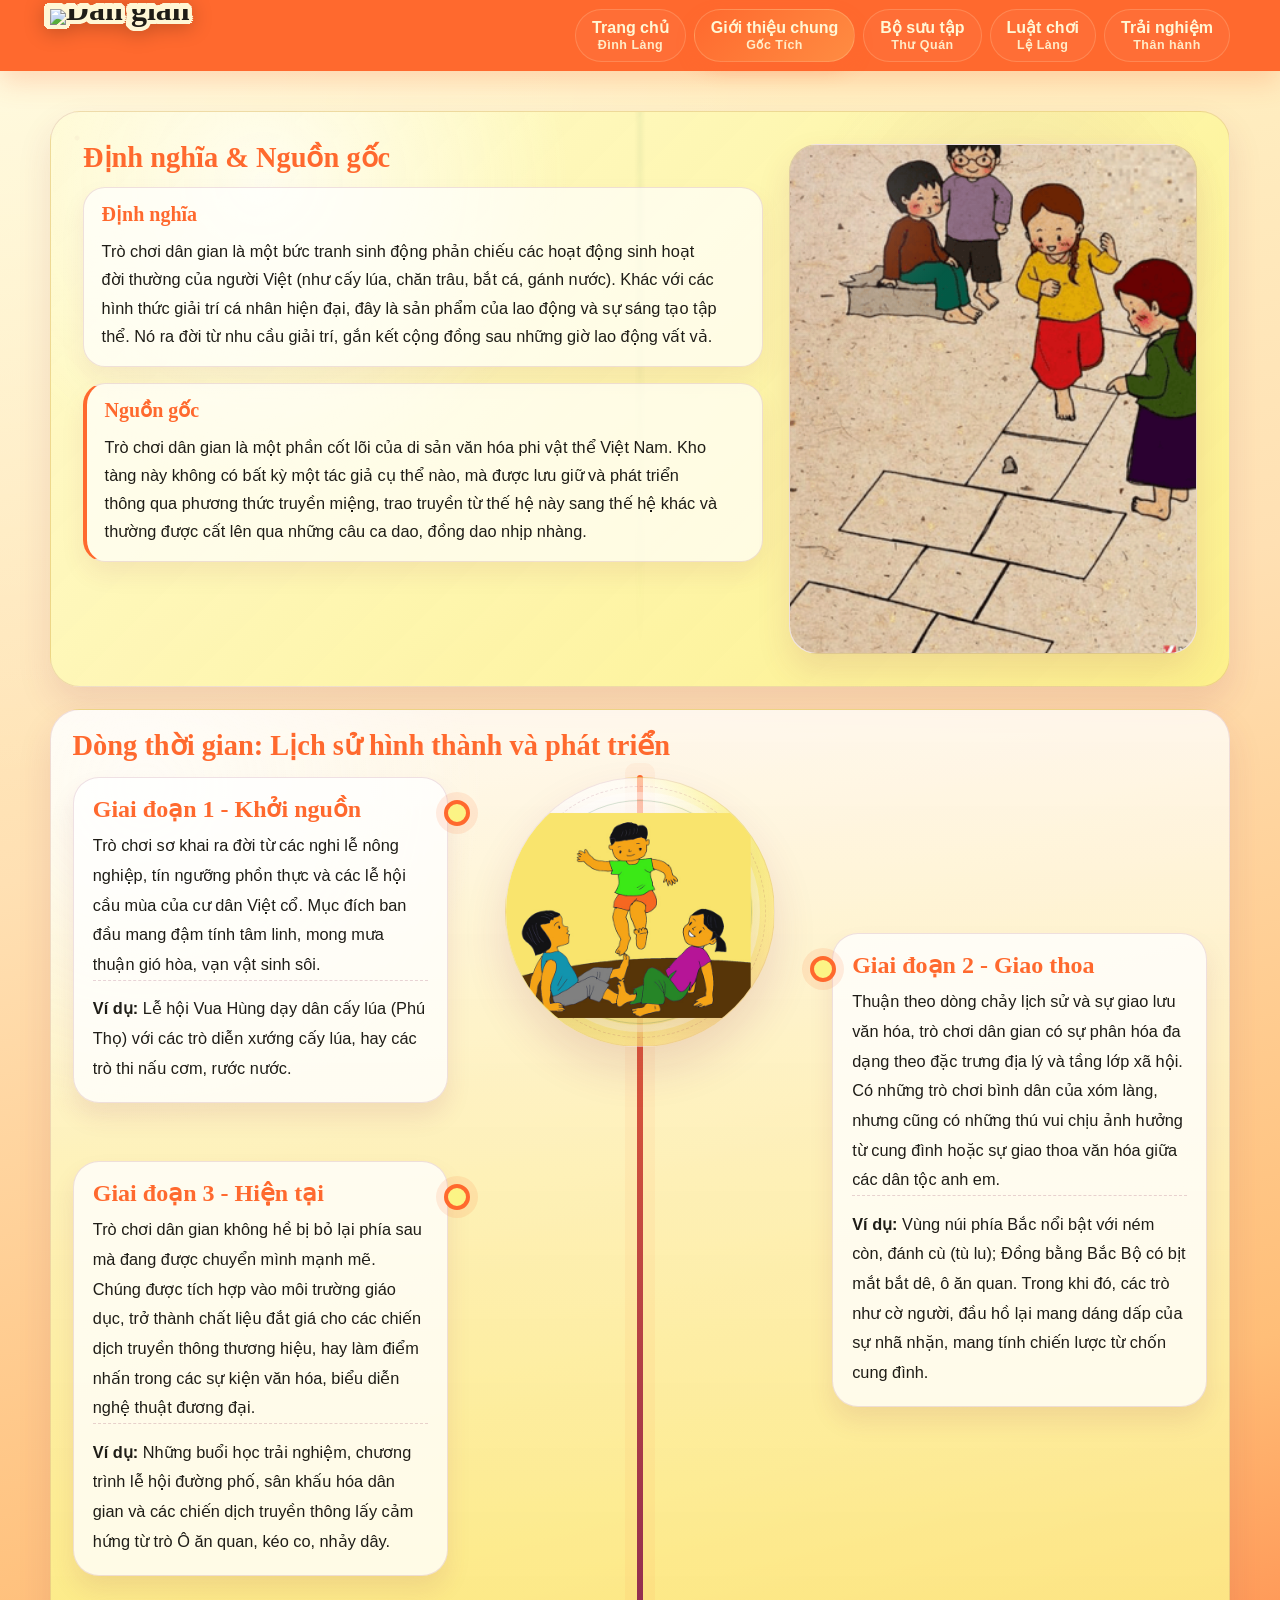
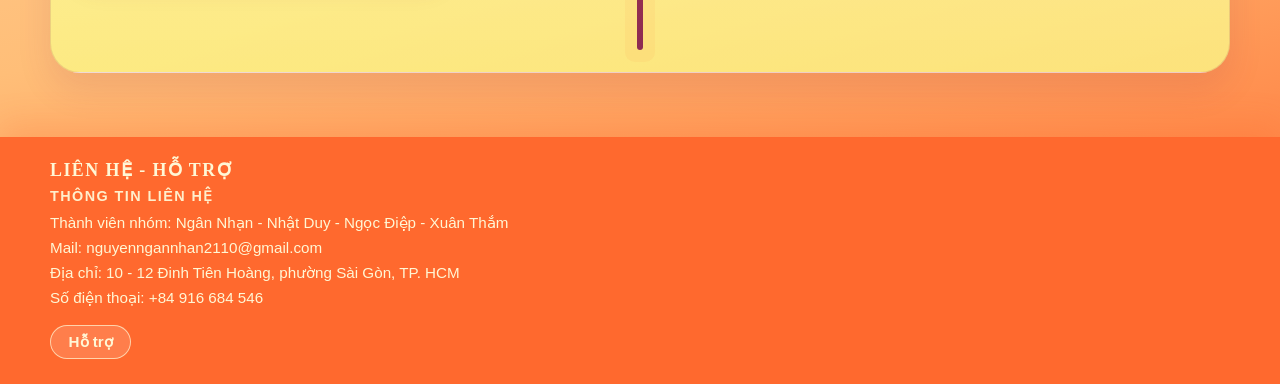
==== commit 606f045b: "update bo su tap" ====
--- a/pages/goc-tich.html
+++ b/pages/goc-tich.html
@@ -51,8 +51,8 @@
           <figure class="folk-media-card">
             <img
               class="folk-media-card__image"
-              src="../assets/images/mat-sau/o-an-quan.png"
-              alt="Minh họa trò Ô ăn quan"
+              src="../Gốc tích/định nghĩa.png"
+              alt="Minh họa phần định nghĩa trò chơi dân gian"
               loading="eager"
             />
           </figure>
@@ -70,7 +70,7 @@
           <figure class="folk-timeline__center" aria-hidden="true">
             <div class="folk-timeline__orb">
               <div class="folk-timeline__orb-ring"></div>
-              <img src="../assets/images/mat-sau/choi-chuyen.png" alt="" />
+              <img src="../Gốc tích/dòng thời gian.jpg" alt="Minh họa dòng thời gian" />
             </div>
           </figure>
 
--- a/assets/css/style.css
+++ b/assets/css/style.css
@@ -1249,9 +1249,9 @@
 
 .folk-timeline__orb {
   position: relative;
-  width: min(100%, 300px);
+  width: min(100%, 270px);
   aspect-ratio: 1;
-  padding: 1.1rem;
+  padding: 0.7rem;
   border-radius: 50%;
   background:
     radial-gradient(circle at 32% 28%, rgba(255, 255, 255, 0.92), rgba(255, 255, 255, 0.55) 30%, rgba(252, 244, 133, 0.96) 62%, rgba(255, 105, 46, 0.24) 100%);
@@ -1264,32 +1264,33 @@
 .folk-timeline__orb::after {
   content: "";
   position: absolute;
-  inset: 12px;
+  inset: 8px;
   border-radius: 50%;
   border: 1px dashed rgba(141, 43, 82, 0.15);
 }
 
 .folk-timeline__orb::after {
-  inset: 28px;
+  inset: 22px;
   border-style: solid;
   border-color: rgba(29, 107, 58, 0.18);
 }
 
 .folk-timeline__orb-ring {
   position: absolute;
-  inset: 22px;
+  inset: 14px;
   border-radius: 50%;
-  border: 10px solid rgba(255, 255, 255, 0.34);
+  border: 7px solid rgba(255, 255, 255, 0.34);
   mix-blend-mode: screen;
 }
 
 .folk-timeline__orb img {
   position: relative;
   z-index: 1;
-  width: 100%;
-  height: 100%;
+  width: 112%;
+  height: 112%;
   object-fit: contain;
   filter: drop-shadow(0 18px 20px rgba(141, 43, 82, 0.16));
+  transform: translate(-6%, -4%) scale(1.02);
   animation: folk-float 5.8s ease-in-out infinite;
 }
 
@@ -1658,7 +1659,7 @@
     grid-column: auto;
     grid-row: auto;
     order: 2;
-    width: min(100%, 320px);
+    width: min(100%, 260px);
     justify-self: center;
     position: relative;
     top: auto;
@@ -1703,10 +1704,10 @@
     grid-column: 2;
     grid-row: 1 / span 3;
     order: initial;
-    width: min(100%, 220px);
+    width: min(100%, 190px);
     justify-self: center;
     position: sticky;
-    top: calc(50vh - 110px);
+    top: calc(50vh - 95px);
   }
 
   .timeline-card {
@@ -1749,3 +1750,556 @@
     grid-template-columns: 1fr;
   }
 }
+
+.collection-page {
+  display: grid;
+  gap: 1.2rem;
+}
+
+.collection-landing,
+.collection-view {
+  background:
+    radial-gradient(circle at 12% 15%, rgba(255, 255, 255, 0.68), transparent 32%),
+    linear-gradient(160deg, #f8edd4 0%, #f1dfbf 52%, #e8ceb0 100%);
+  border: 1px solid rgba(130, 78, 45, 0.24);
+}
+
+.collection-heading h2 {
+  margin: 0;
+  font-family: "HonoraBold", serif;
+  font-size: 2rem;
+  color: #ff692e;
+  letter-spacing: 0.01em;
+}
+
+.collection-heading p {
+  margin: 0.45em 0 0;
+  font-family: "DarleySans", sans-serif;
+  font-size: 1rem;
+  line-height: 1.6;
+  color: #5f3a29;
+}
+
+.collection-folder-grid {
+  margin-top: 1.1em;
+  display: grid;
+  grid-template-columns: repeat(4, minmax(0, 1fr));
+  gap: 0.65em;
+}
+
+.collection-folder-card {
+  appearance: none;
+  -webkit-appearance: none;
+  font: inherit;
+  display: flex;
+  flex-direction: column;
+  justify-content: flex-start;
+  align-items: stretch;
+  border: 0;
+  border-radius: 1.1em;
+  min-height: clamp(24.5rem, 40.8vw, 28.8rem);
+  padding: 0;
+  margin: 0;
+  overflow: hidden;
+  text-align: center;
+  cursor: pointer;
+  background: transparent;
+  box-shadow: none;
+  transition: transform 0.25s ease, box-shadow 0.25s ease, border-color 0.25s ease;
+}
+
+.collection-folder-card:hover {
+  transform: translateY(-0.12em);
+  box-shadow: 0 1em 1.8em rgba(92, 56, 33, 0.2);
+}
+
+.collection-folder-card:focus-visible {
+  outline: 3px solid rgba(255, 105, 46, 0.34);
+  outline-offset: 0.18em;
+}
+
+.collection-folder-card__bg {
+  flex: 0 0 auto;
+  width: 100%;
+  height: clamp(18rem, 30vw, 21rem);
+  display: block;
+  object-fit: cover;
+  object-position: top center;
+  opacity: 1;
+  filter: none;
+}
+
+.collection-folder-card__desc {
+  margin: 0;
+  padding: 0.75rem 0.9rem 0.95rem;
+  font-family: "DarleySans", sans-serif;
+  font-size: 0.95rem;
+  line-height: 1.55;
+  color: #5f3a29;
+  background: transparent;
+  border-top: 0;
+}
+
+@media (max-width: 820px) {
+  .collection-folder-card__desc {
+    font-size: 0.92rem;
+  }
+}
+
+@media (max-width: 560px) {
+  .collection-folder-card__desc {
+    padding: 0.68rem 0.85rem 0.82rem;
+  }
+}
+
+.collection-popup {
+  position: fixed;
+  inset: 0;
+  z-index: 70;
+  display: grid;
+  place-items: center;
+  padding: 1rem;
+  background: rgba(29, 18, 12, 0.58);
+}
+
+.collection-popup[hidden] {
+  display: none !important;
+}
+
+.collection-popup__dialog {
+  position: relative;
+  width: min(100%, 980px);
+  max-height: 92vh;
+  overflow: hidden;
+  border-radius: 24px;
+  border: 1px solid rgba(130, 78, 45, 0.24);
+  background:
+    radial-gradient(circle at 12% 15%, rgba(255, 255, 255, 0.7), transparent 32%),
+    linear-gradient(160deg, #f8edd4 0%, #f1dfbf 52%, #e8ceb0 100%);
+  box-shadow: 0 1.6em 3em rgba(28, 16, 10, 0.36);
+  padding: 1.15rem 1.15rem 1.3rem;
+}
+
+.collection-popup__close {
+  position: absolute;
+  top: 0.9rem;
+  right: 0.9rem;
+  z-index: 2;
+  width: 2.1rem;
+  height: 2.1rem;
+  border: 0;
+  border-radius: 999px;
+  background: rgba(139, 47, 39, 0.12);
+  color: #8b2f27;
+  font-size: 1.35rem;
+  line-height: 1;
+  cursor: pointer;
+}
+
+.collection-popup__heading {
+  margin-bottom: 0.8rem;
+  padding-right: 2.6rem;
+}
+
+.collection-popup__heading h3 {
+  margin: 0;
+  font-family: "HonoraBold", serif;
+  font-size: 1.6rem;
+  color: #ff692e;
+}
+
+.collection-popup__heading p {
+  margin: 0.35em 0 0;
+  font-family: "DarleySans", sans-serif;
+  font-size: 0.95rem;
+  color: #5f3a29;
+}
+
+.collection-popup__swiper {
+  position: relative;
+}
+
+.collection-popup__swiper .swiper-slide {
+  display: flex;
+  justify-content: center;
+}
+
+.collection-popup__card {
+  width: min(100%, 860px);
+  border-radius: 1em;
+  overflow: hidden;
+  border: 1px solid rgba(126, 72, 41, 0.22);
+  background: rgba(255, 252, 244, 0.92);
+  box-shadow: 0 0.8em 1.6em rgba(104, 62, 36, 0.14);
+}
+
+.collection-popup__card img {
+  width: 100%;
+  max-height: 72vh;
+  object-fit: contain;
+  display: block;
+}
+
+.collection-popup__nav {
+  position: absolute;
+  top: 50%;
+  transform: translateY(-50%);
+  width: 2.7rem;
+  height: 2.7rem;
+  border: 0;
+  border-radius: 999px;
+  background: rgba(139, 47, 39, 0.9);
+  color: #fff4dc;
+  font-size: 1.5rem;
+  line-height: 1;
+  cursor: pointer;
+  z-index: 3;
+}
+
+.collection-popup__nav--prev {
+  left: 0.55rem;
+}
+
+.collection-popup__nav--next {
+  right: 0.55rem;
+}
+
+.collection-popup__nav.swiper-button-disabled {
+  opacity: 0.4;
+  cursor: not-allowed;
+}
+
+.collection-back-btn {
+  border: 0;
+  border-radius: 999px;
+  padding: 0.5em 1.05em;
+  margin-bottom: 0.8em;
+  font-family: "DarleySans", sans-serif;
+  font-size: 0.95rem;
+  color: #fff4dc;
+  background: linear-gradient(135deg, #8b2f27, #b74f2f);
+  cursor: pointer;
+}
+
+.collection-carousel {
+  margin-top: 1.1em;
+  padding: 0.7em 0;
+}
+
+.collection-carousel .swiper-slide {
+  width: min(22em, 90vw);
+  transform: scale(0.9);
+  opacity: 0.8;
+  transition: transform 0.3s ease, opacity 0.3s ease;
+}
+
+.collection-carousel .swiper-slide-active {
+  transform: scale(1);
+  opacity: 1;
+}
+
+.collection-item {
+  border-radius: 1em;
+  border: 1px solid rgba(126, 72, 41, 0.24);
+  background: linear-gradient(180deg, rgba(255, 252, 244, 0.95), rgba(242, 225, 197, 0.96));
+  padding: 1em;
+  margin: 0.2em;
+  box-shadow: 0 0.75em 1.4em rgba(104, 62, 36, 0.14);
+}
+
+.collection-item__image {
+  width: 100%;
+  aspect-ratio: 3 / 2;
+  border-radius: 0.8em;
+  overflow: hidden;
+  border: 1px solid rgba(126, 72, 41, 0.25);
+  background: rgba(246, 227, 194, 0.65);
+}
+
+.collection-item__image img {
+  width: 100%;
+  height: 100%;
+  object-fit: cover;
+}
+
+.collection-item__image--text {
+  display: grid;
+  place-items: center;
+  font-family: "DarleySans", sans-serif;
+  font-size: 0.95rem;
+  color: #7c4f35;
+  letter-spacing: 0.02em;
+}
+
+.collection-item h3 {
+  margin: 0.7em 0 0.35em;
+  font-family: "HonoraBold", serif;
+  font-size: 1.3rem;
+  color: #8b2f27;
+}
+
+.collection-item p {
+  margin: 0;
+  font-family: "DarleySans", sans-serif;
+  font-size: 0.98rem;
+  line-height: 1.6;
+  color: #4f3629;
+}
+
+@media (max-width: 820px) {
+  .collection-folder-grid {
+    grid-template-columns: repeat(2, minmax(0, 1fr));
+  }
+
+  .collection-heading h2 {
+    font-size: 1.65rem;
+  }
+}
+
+@media (max-width: 560px) {
+  .collection-folder-grid {
+    grid-template-columns: 1fr;
+  }
+}
+
+.group-gallery {
+  background:
+    radial-gradient(circle at 12% 15%, rgba(255, 255, 255, 0.68), transparent 32%),
+    linear-gradient(160deg, #f8edd4 0%, #f1dfbf 52%, #e8ceb0 100%);
+  border: 1px solid rgba(130, 78, 45, 0.24);
+  border-radius: 24px;
+  padding: 1.5rem;
+}
+
+.group-gallery__back {
+  display: inline-flex;
+  align-items: center;
+  margin-bottom: 0.9em;
+  border-radius: 999px;
+  padding: 0.48em 1em;
+  font-family: "DarleySans", sans-serif;
+  font-size: 0.95rem;
+  color: #fff4dc;
+  background: linear-gradient(135deg, #8b2f27, #b74f2f);
+}
+
+.group-gallery__swiper {
+  margin-top: 1em;
+  padding: 0;
+}
+
+.group-gallery__swiper .swiper-slide {
+  width: auto;
+}
+
+.group-gallery__card {
+  margin: 0.2em;
+  border-radius: 1em;
+  border: 1px solid rgba(126, 72, 41, 0.24);
+  background: linear-gradient(180deg, rgba(255, 252, 244, 0.95), rgba(242, 225, 197, 0.96));
+  box-shadow: 0 0.75em 1.4em rgba(104, 62, 36, 0.14);
+  overflow: hidden;
+}
+
+.group-gallery__card img {
+  width: 100%;
+  aspect-ratio: 3 / 4;
+  object-fit: cover;
+  display: block;
+}
+
+.melody-page {
+  display: grid;
+  gap: 1.2rem;
+}
+
+.melody-flashcard-section {
+  padding: 0.5rem 0 1rem;
+}
+
+.melody-flashcard-shell {
+  width: min(100%, 900px);
+  margin: 0 auto;
+}
+
+.melody-flashcard-back {
+  display: inline-flex;
+  align-items: center;
+  margin-bottom: 1rem;
+  border-radius: 999px;
+  padding: 0.5rem 1rem;
+  font-family: "DarleySans", sans-serif;
+  font-size: 0.95rem;
+  color: #fff4dc;
+  background: linear-gradient(135deg, #8b2f27, #b74f2f);
+}
+
+.melody-flashcard-heading {
+  text-align: center;
+  margin-bottom: 1.5rem;
+}
+
+.melody-flashcard-heading h2 {
+  margin: 0;
+  color: var(--ink, #3a1e12);
+  font-family: "HonoraBold", serif;
+  font-size: clamp(1.8rem, 4vw, 3rem);
+}
+
+.melody-flashcard-intro {
+  margin: 0.6rem auto 0;
+  max-width: 42rem;
+  color: rgba(58, 30, 18, 0.78);
+  font-family: "DarleySans", system-ui, sans-serif;
+  font-size: 1.02rem;
+  line-height: 1.65;
+}
+
+.melody-flashcard-stage {
+  display: grid;
+  place-items: center;
+  perspective: 1400px;
+  margin: 0 auto;
+}
+
+.melody-flashcard {
+  appearance: none;
+  border: 0;
+  padding: 0;
+  background: transparent;
+  width: min(100%, 293px);
+  aspect-ratio: 3 / 4;
+  cursor: pointer;
+  transform-style: preserve-3d;
+  -webkit-tap-highlight-color: transparent;
+  outline: none;
+}
+
+.melody-flashcard:focus-visible {
+  outline: 3px solid rgba(255, 105, 46, 0.35);
+  outline-offset: 8px;
+  border-radius: 1.6rem;
+}
+
+.melody-flashcard.is-hidden {
+  opacity: 0;
+  transform: translateY(14px) scale(0.98);
+  transition:
+    opacity 220ms ease,
+    transform 220ms ease;
+}
+
+.melody-flashcard__inner {
+  position: relative;
+  width: 100%;
+  height: 100%;
+  border-radius: 1.6rem;
+  transform-style: preserve-3d;
+  transition: transform 760ms cubic-bezier(0.2, 0.75, 0.2, 1);
+  box-shadow:
+    0 24px 54px rgba(58, 30, 18, 0.18),
+    0 0 0 1px rgba(255, 255, 255, 0.45) inset;
+}
+
+.melody-flashcard.is-flipped .melody-flashcard__inner {
+  transform: rotateY(180deg);
+}
+
+.melody-flashcard__face {
+  position: absolute;
+  inset: 0;
+  border-radius: 1.6rem;
+  overflow: hidden;
+  backface-visibility: hidden;
+  -webkit-backface-visibility: hidden;
+}
+
+.melody-flashcard__face--front {
+  background: linear-gradient(180deg, #fff9ed 0%, #f8e7c6 100%);
+}
+
+.melody-flashcard__face--front img {
+  width: 100%;
+  height: 100%;
+  object-fit: cover;
+  display: block;
+}
+
+.melody-flashcard__face--back {
+  transform: rotateY(180deg);
+  background: linear-gradient(180deg, #fff9ed 0%, #f8e7c6 100%);
+}
+
+.melody-flashcard__face--back img {
+  width: 100%;
+  height: 100%;
+  object-fit: cover;
+  display: block;
+}
+
+.melody-flashcard-nav {
+  display: flex;
+  justify-content: center;
+  gap: 0.9rem;
+  margin-top: 1.2rem;
+  flex-wrap: wrap;
+}
+
+.melody-nav-btn {
+  display: inline-flex;
+  align-items: center;
+  gap: 0.55rem;
+  border: 0;
+  border-radius: 999px;
+  padding: 0.95rem 1.25rem;
+  background: #ff692e;
+  color: #fff;
+  font-family: "DarleySans", system-ui, sans-serif;
+  font-size: 1rem;
+  cursor: pointer;
+  box-shadow: 0 14px 28px rgba(255, 105, 46, 0.24);
+  transition:
+    transform 180ms ease,
+    box-shadow 180ms ease,
+    opacity 180ms ease;
+}
+
+.melody-nav-btn:hover {
+  transform: translateY(-2px);
+  box-shadow: 0 18px 34px rgba(255, 105, 46, 0.3);
+}
+
+.melody-nav-btn:active {
+  transform: translateY(0);
+}
+
+.melody-nav-btn--next {
+  background: linear-gradient(135deg, #1d6b3a, #2b8a4d);
+}
+
+@media (max-width: 640px) {
+  .melody-flashcard {
+    width: min(100%, 246px);
+  }
+
+  .melody-flashcard__face--back {
+    padding: 1rem;
+  }
+
+  .melody-nav-btn {
+    width: 100%;
+    justify-content: center;
+  }
+
+  .melody-flashcard-nav {
+    width: 100%;
+  }
+}
+
+@media (prefers-reduced-motion: reduce) {
+  .melody-flashcard__inner,
+  .melody-flashcard.is-hidden,
+  .melody-nav-btn {
+    transition: none;
+  }
+}
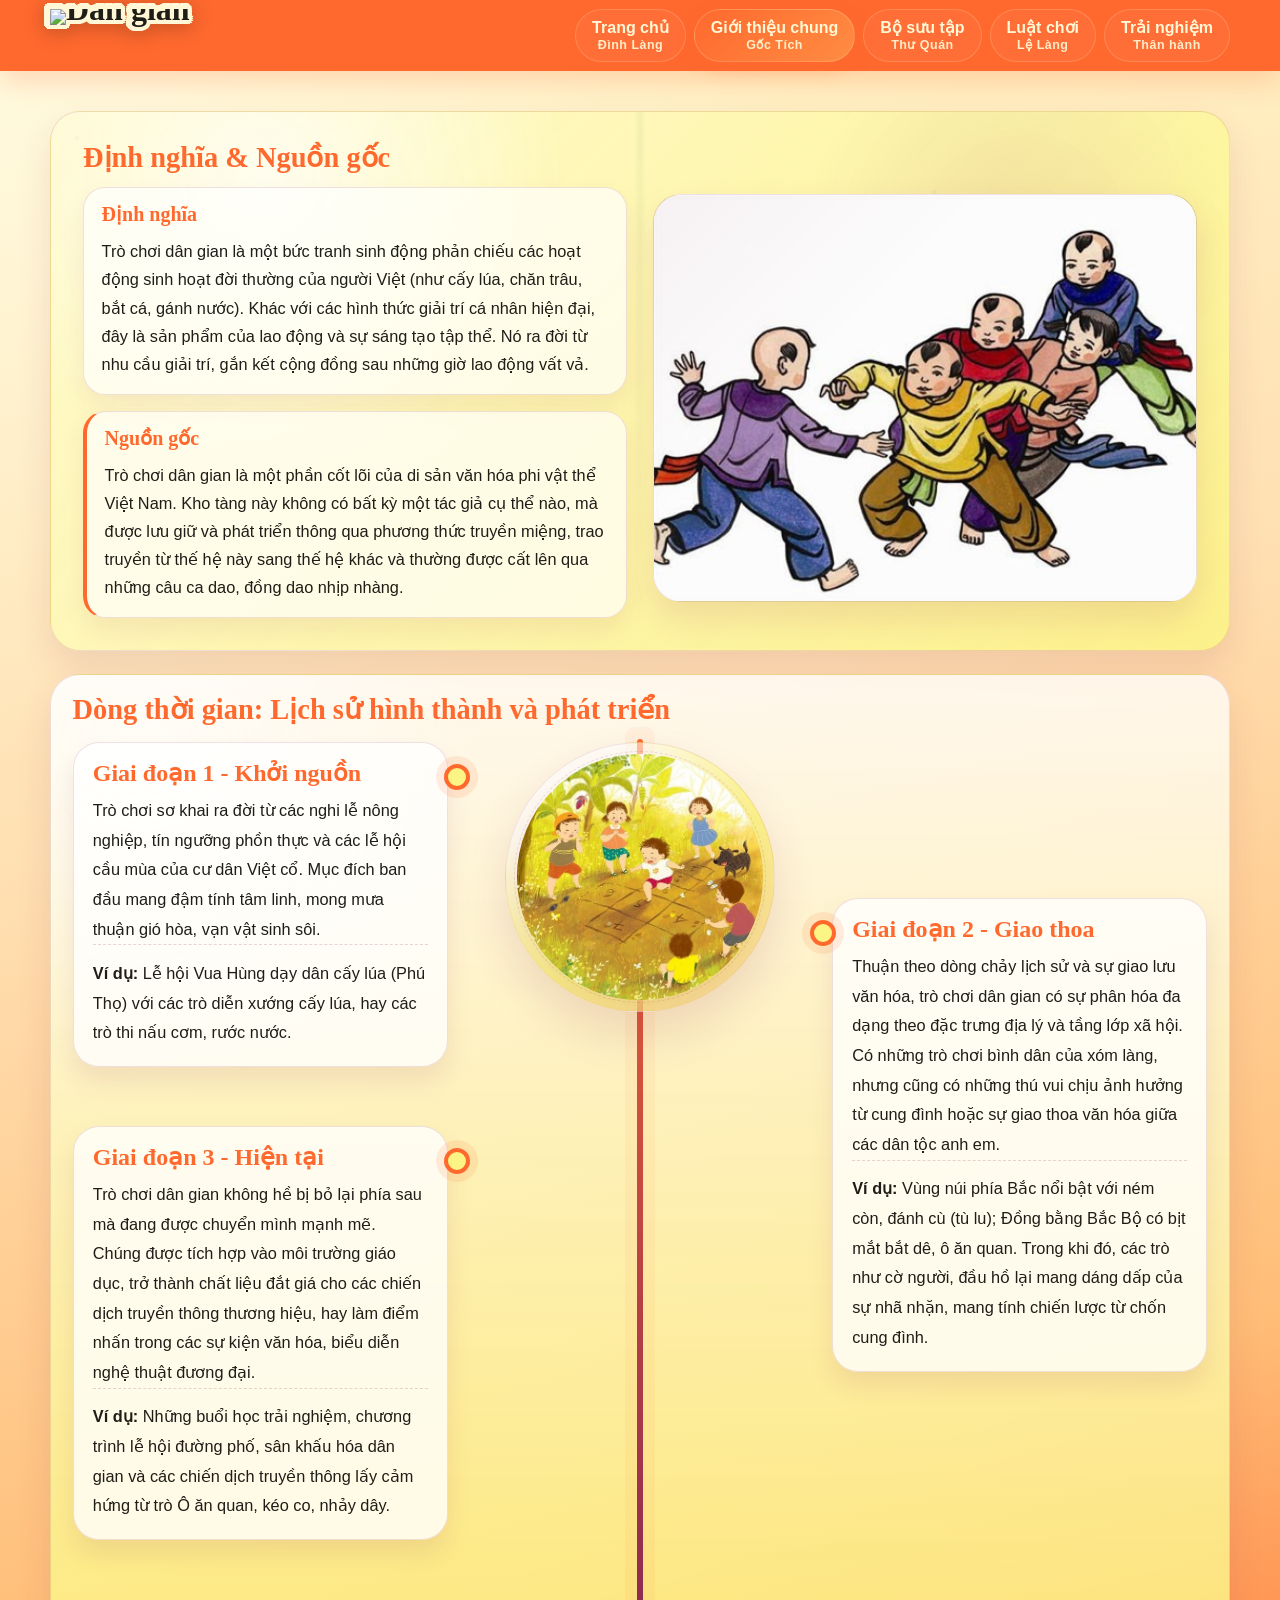
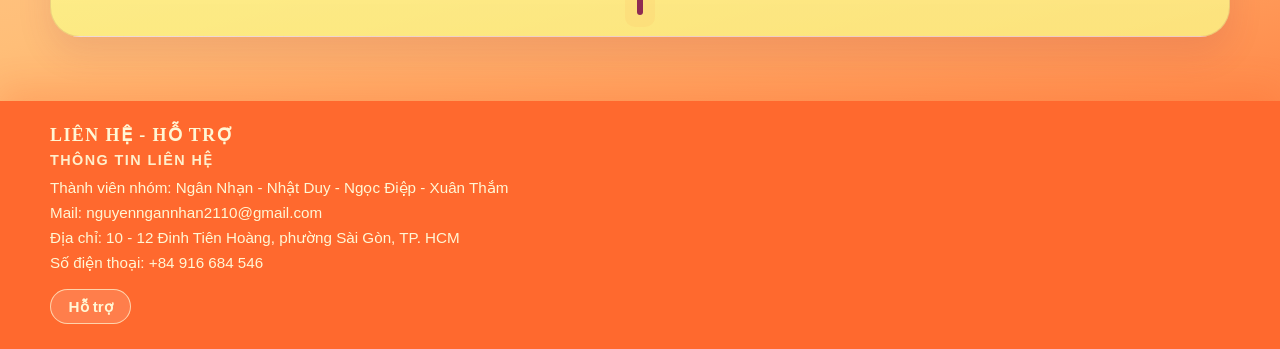
==== commit f6a461e0: "update hinh anh" ====
--- a/pages/goc-tich.html
+++ b/pages/goc-tich.html
@@ -5,7 +5,7 @@
     <meta name="viewport" content="width=device-width, initial-scale=1.0" />
     <link rel="icon" type="image/png" href="../typo web.png" />
     <title>Dan Gian - Gốc tích</title>
-    <link rel="stylesheet" href="../assets/css/style.css?v=20260407-61" />
+    <link rel="stylesheet" href="../assets/css/style.css?v=20260407-71" />
   </head>
   <body>
     <header class="site-header">
@@ -51,7 +51,7 @@
           <figure class="folk-media-card">
             <img
               class="folk-media-card__image"
-              src="../Gốc tích/định nghĩa.png"
+              src="../Gốc tích/định nghĩa.jpg"
               alt="Minh họa phần định nghĩa trò chơi dân gian"
               loading="eager"
             />
--- a/assets/css/style.css
+++ b/assets/css/style.css
@@ -1132,7 +1132,7 @@
 }
 
 .folk-hero--origin {
-  grid-template-columns: minmax(0, 1.25fr) minmax(280px, 0.75fr);
+  grid-template-columns: minmax(0, 1fr) minmax(0, 1fr);
   gap: clamp(1rem, 2.2vw, 1.6rem);
 }
 
@@ -1141,7 +1141,22 @@
 }
 
 .folk-hero--origin .folk-hero__media {
-  display: block;
+  display: flex;
+  align-items: center;
+  align-self: center;
+  padding-top: clamp(1.6rem, 2.6vw, 2.3rem);
+}
+
+.folk-hero--origin .folk-media-card {
+  min-height: auto;
+  aspect-ratio: 4 / 3;
+}
+
+.folk-hero--origin .folk-media-card__image {
+  object-fit: contain;
+  transform: none;
+  animation: none;
+  background: rgba(255, 255, 255, 0.72);
 }
 
 .timeline-section {
@@ -1286,12 +1301,14 @@
 .folk-timeline__orb img {
   position: relative;
   z-index: 1;
-  width: 112%;
-  height: 112%;
-  object-fit: contain;
+  width: 100%;
+  height: 100%;
+  object-fit: cover;
+  object-position: center;
+  border-radius: 50%;
   filter: drop-shadow(0 18px 20px rgba(141, 43, 82, 0.16));
-  transform: translate(-6%, -4%) scale(1.02);
-  animation: folk-float 5.8s ease-in-out infinite;
+  transform: none;
+  animation: none;
 }
 
 .timeline-card {
